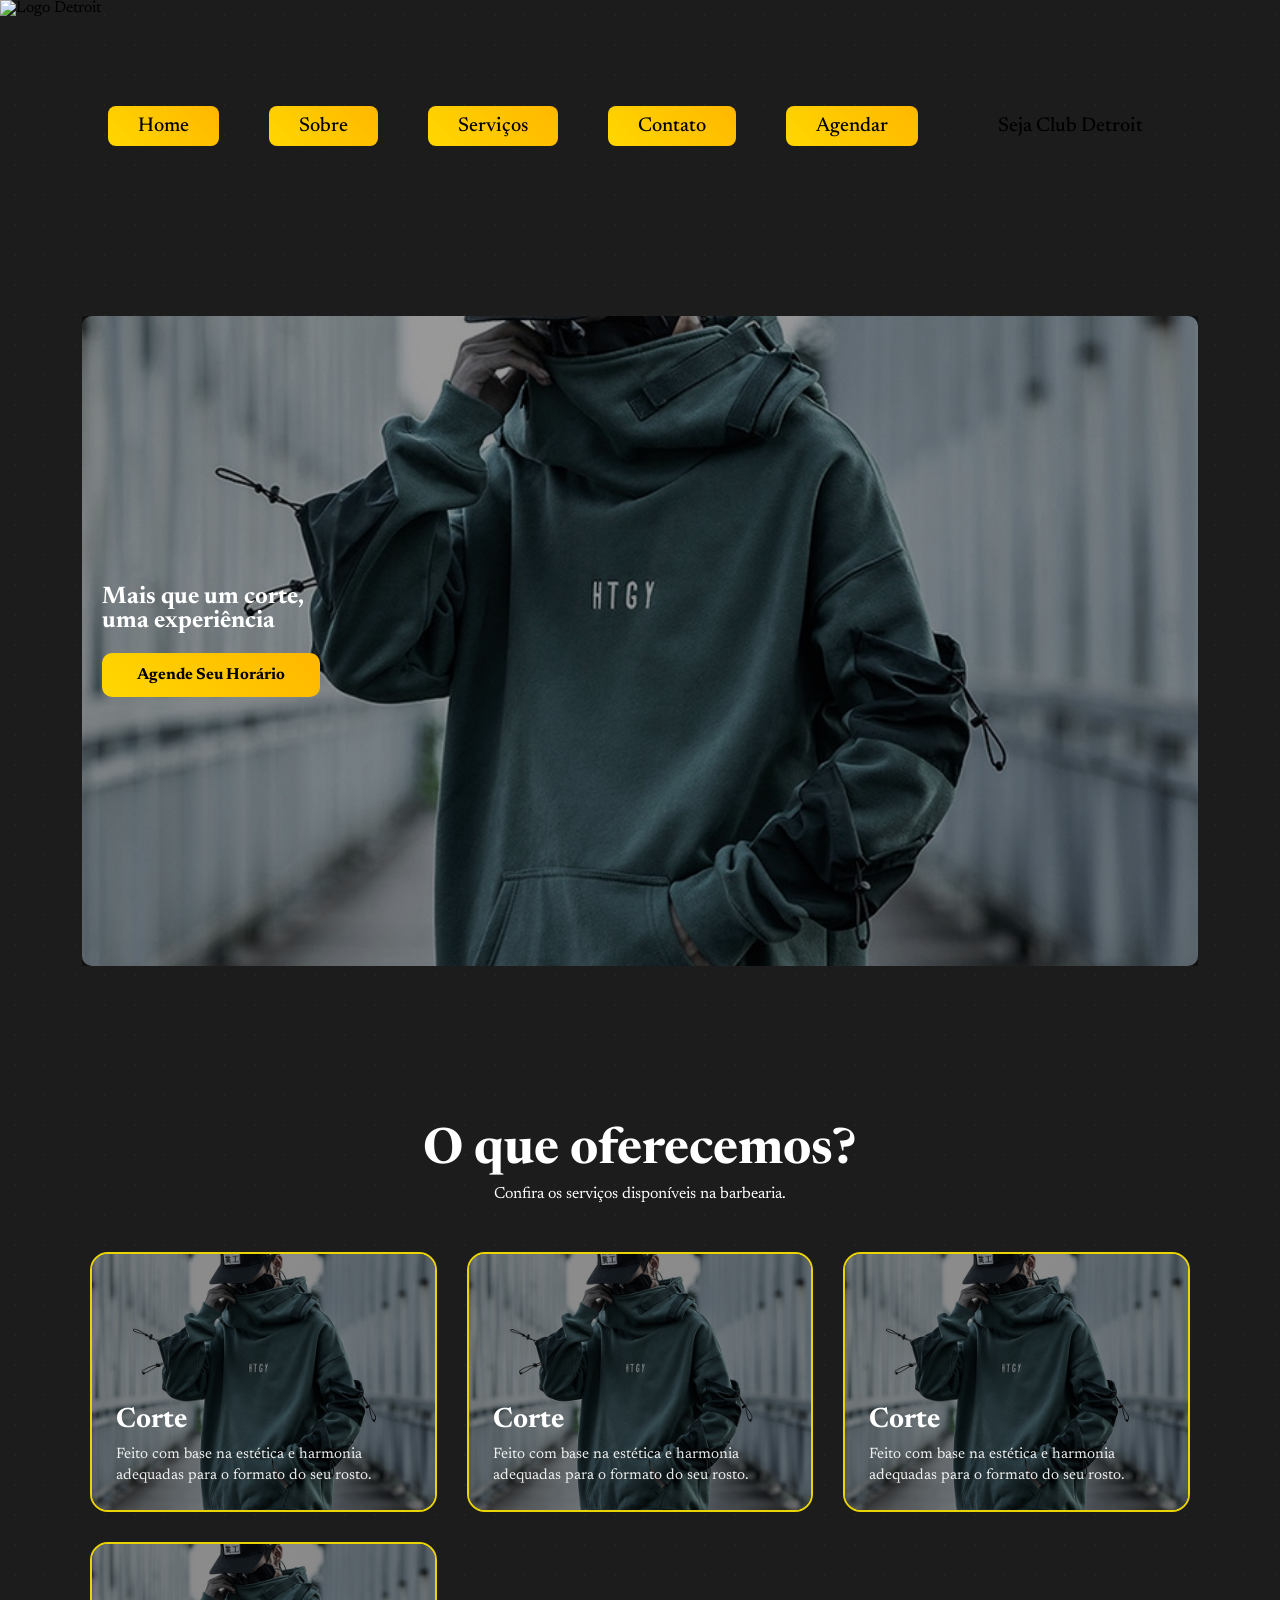
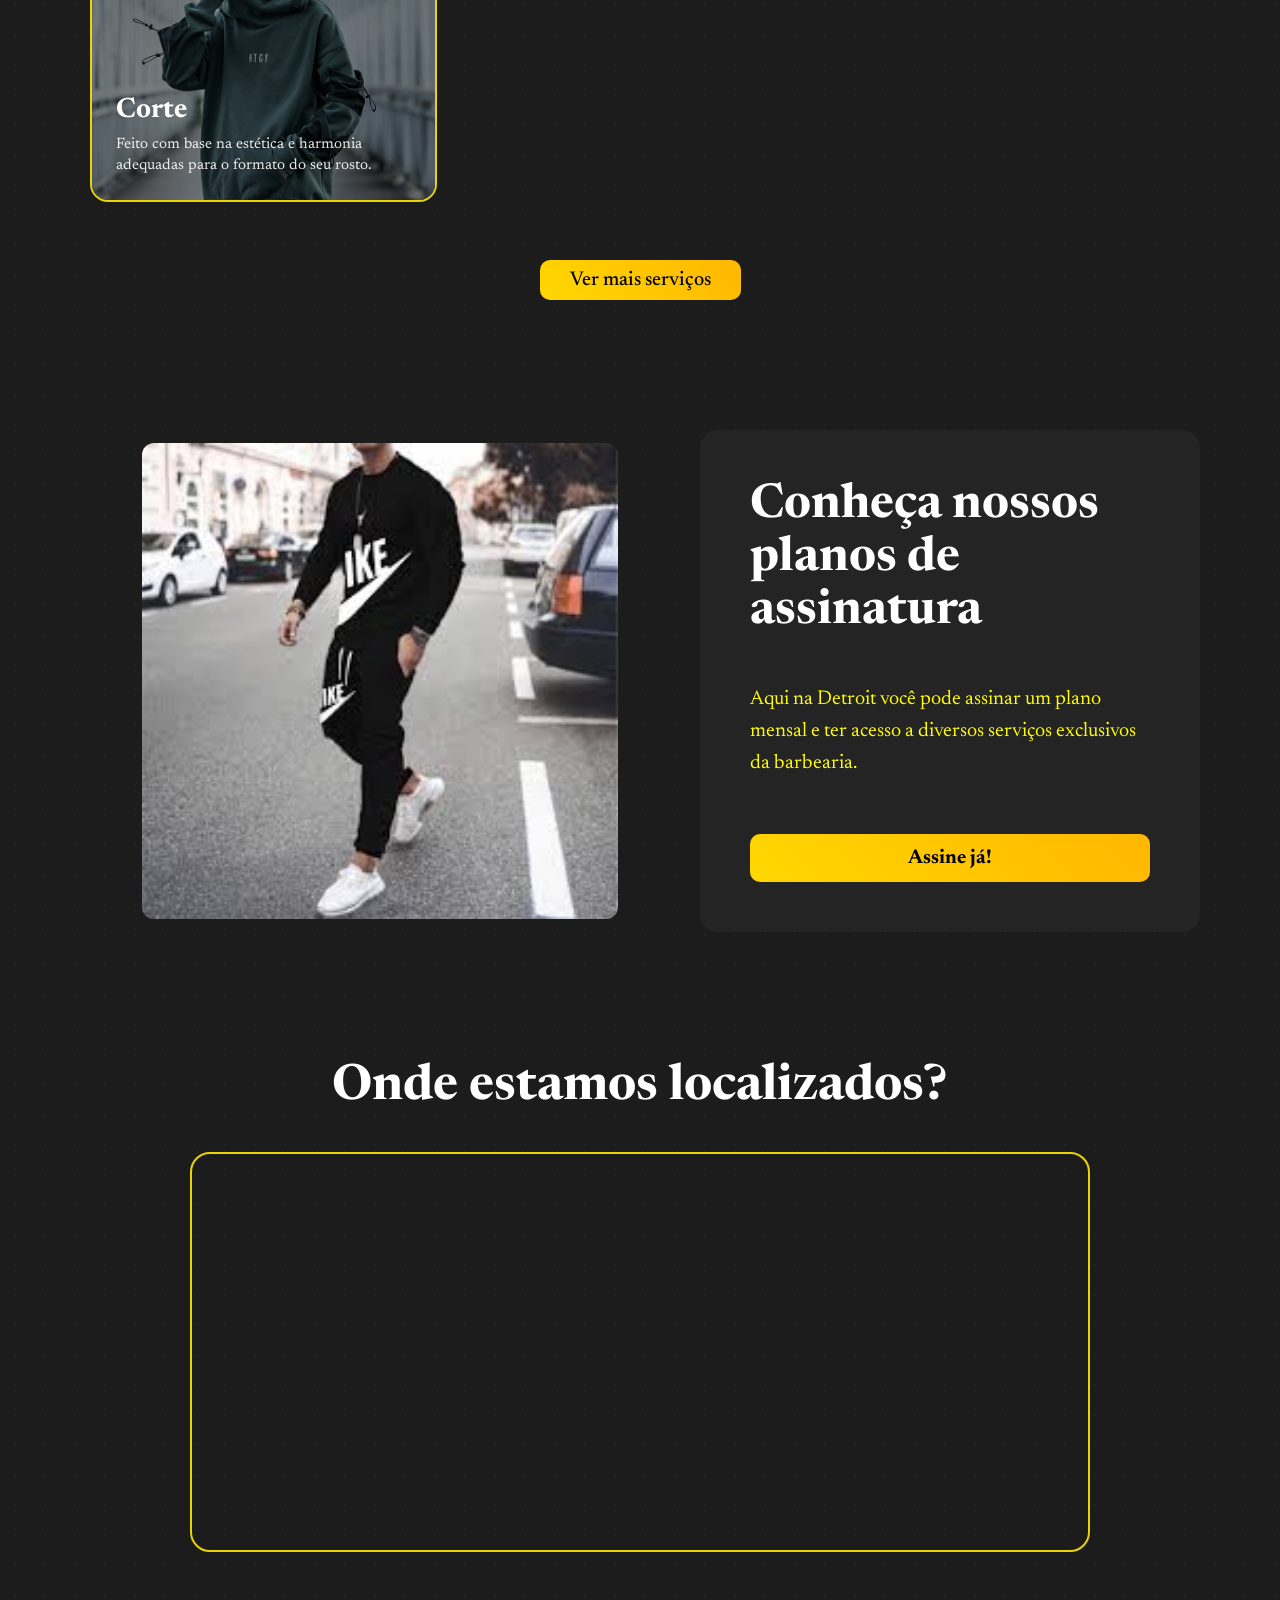
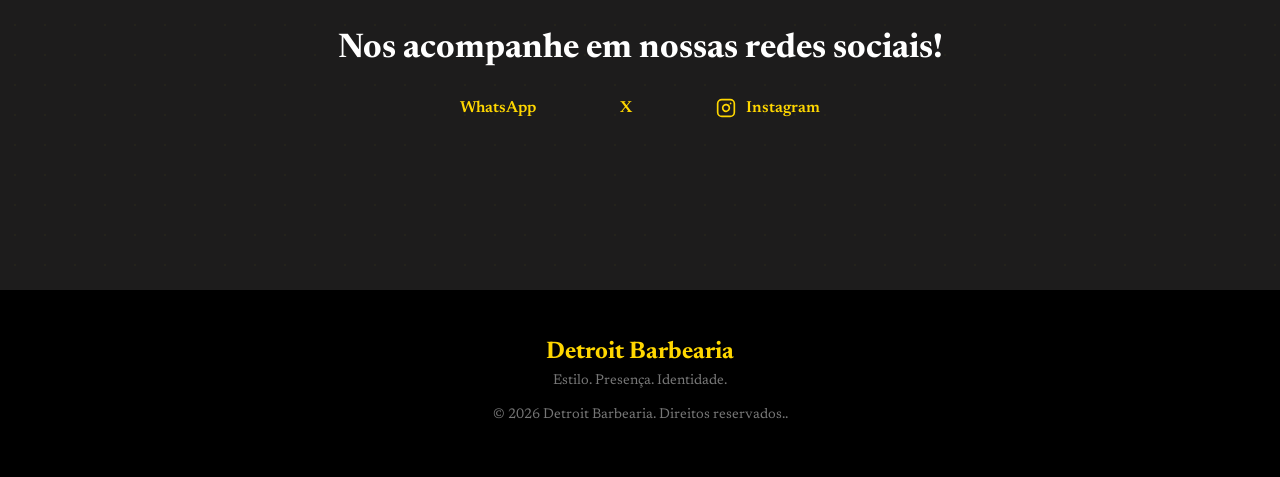
==== html/index.html @ d531fd6e "first commit" ====
<!DOCTYPE html>
<html lang="PT-br">

<head>
    <meta charset="UTF-8">
    <meta name="viewport" content="width=device-width, initial-scale=1.0">
    <title>Detroit Barbearia</title>
    <link rel="stylesheet" href="../css/style.css">
    <link rel="stylesheet"
        href="https://fonts.googleapis.com/css2?family=Material+Symbols+Outlined:opsz,wght,FILL,GRAD@20..48,100..700,0..1,-50..200" />
</head>

<body>
    <header>
        <div>
            <img src="XXX" alt="Logo Detroit">
        </div>
        <nav>
            <a href="index.html">Home</a>
            <a href="sobre.html">Sobre</a>
            <a href="servicos.html">Serviços</a>
            <a href="contato.html">Contato</a>
            <a href="agendar.html">Agendar</a>
            <a href="Club.html" class="club">Seja Club Detroit</a>
        </nav>
    </header>
    <section class="hero">
        <div class="carousel">
            <div class="slide.active" style="background-image: url(../assets/roupapreta.jpg);"></div>
            <div class="slide" style="background-image: url(../assets/roupachinesinha.jpg);"></div>
            <div class="slide" style="background-image: url(../assets/ternofao.jpg);"></div>
        </div>

        <div class="hero-content">
            <h1>Mais que um corte, <br> uma experiência</h1>
            <a href="#" class="btn">Agende Seu Horário</a>
        </div>
    </section>
    <section class="servicos">
        <h1>O que oferecemos?</h1>
        <p>Confira os serviços disponíveis na barbearia.</p>

        <div class="servicos-grid">
            <div class="servico-card">
                <div class="card-bg" style="background-image: url('../assets/roupachinesinha.jpg')"></div>
                <h3>Corte</h3>
                <p>Feito com base na estética e harmonia adequadas para o formato do seu rosto.</p>
            </div>

            <div class="servico-card">
                <div class="card-bg" style="background-image: url('../assets/roupachinesinha.jpg')"></div>
                <h3>Corte</h3>
                <p>Feito com base na estética e harmonia adequadas para o formato do seu rosto.</p>
            </div>

            <div class="servico-card">
                <div class="card-bg" style="background-image: url('../assets/roupachinesinha.jpg')"></div>
                <h3>Corte</h3>
                <p>Feito com base na estética e harmonia adequadas para o formato do seu rosto.</p>
            </div>

            <div class="servico-card">
                <div class="card-bg" style="background-image: url('../assets/roupachinesinha.jpg')"></div>
                <h3>Corte</h3>
                <p>Feito com base na estética e harmonia adequadas para o formato do seu rosto.</p>
            </div>
        </div>
        <a href="servicos.html" class="ver-mais">Ver mais serviços</a>
    </section>

    <section class="assinatura">
        <div class="assImage">
            <img src="../assets/roupapreta.jpg" alt="roupapreta">
        </div>
        <div class="assText">
            <div class="assHeader">
                <h1>Conheça nossos planos de assinatura</h1>
            </div>
            <p>Aqui na Detroit você pode assinar um plano mensal e ter acesso a diversos serviços exclusivos da
                barbearia.</p>
            <a href="#">Assine já!</a>
        </div>
    </section>
    <section class="localizacao">
        <h1>Onde estamos localizados?</h1>
        <div class="mapa-container">
            <iframe
                src="https://www.google.com/maps/embed?pb=!1m18!1m12!1m3!1d1916.675835835689!2d-47.942857499999995!3d-16.099098899999998!2m3!1f0!2f0!3f0!3m2!1i1024!2i768!4f13.1!3m3!1m2!1s0x9359850b5dee513d%3A0x7a41702029aefa04!2sBARBEARIA%20DETROIT%20SUA%20BARBEARIA%20POR%20ASSINATURA!5e0!3m2!1spt-BR!2sbr!4v1771383302032!5m2!1spt-BR!2sbr"
                width="100%" height="100%" style="border:0;" allowfullscreen="" loading="lazy"
                referrerpolicy="no-referrer-when-downgrade">

            </iframe>
        </div>
        <div class="redes">
            <h3>Nos acompanhe em nossas redes sociais!</h3>
            <div class="rede-container">
                <a href="Whats">WhatsApp</a>
                <a href="X">X</a>
                <a href=""><svg xmlns="http://www.w3.org/2000/svg" width="24" height="24" viewBox="0 0 24 24"
                        fill="none" stroke="currentColor" stroke-width="2" stroke-linecap="round"
                        stroke-linejoin="round" class="lucide lucide-instagram-icon lucide-instagram">
                        <rect width="20" height="20" x="2" y="2" rx="5" ry="5" />
                        <path d="M16 11.37A4 4 0 1 1 12.63 8 4 4 0 0 1 16 11.37z" />
                        <line x1="17.5" x2="17.51" y1="6.5" y2="6.5" />
                    </svg>Instagram</a>
            </div>
        </div>
    </section>
    <footer>
        <div class="footer-content">
            <h3>Detroit Barbearia</h3>
            <p>Estilo. Presença. Identidade.</p>
            <p class="copy">&copy; 2026 Detroit Barbearia. Direitos reservados..</p>
        </div>
    </footer>
    <script src="../js/script.js"></script>
</body>

</html>
---- css/style.css ----
@import url('https://fonts.googleapis.com/css2?family=Newsreader:ital,opsz,wght@0,6..72,200..800;1,6..72,200..800&display=swap');

* {
  margin: 0;
  padding: 0;
  box-sizing: border-box;
}

body {
  font-family: 'Newsreader', serif;
  background: rgb(29, 28, 28);
  background-image: radial-gradient(rgba(255, 255, 0, 0.03) 1px, transparent 1px);
  background-size: 30px 30px;
}

nav {
  display: flex;
  gap: 50px;
  margin: 20px;
  justify-content: center;
  padding: 70px 20px;
  text-decoration: none;
  font-size: 20px;
  font-family: 'Newsreader', serif;
  font-weight: 500 ;
}

.club {
  background: transparent;
}

.club:hover {
  transition: all 0.2s ease-in-out;
  background: linear-gradient(45deg, #ffd700, #ffb700);
  color: black;
  transform: scale(1.10);
}

nav a {
  color: #000;
  text-decoration: none;
  padding: 10px 30px;
  border-radius: 8px;
  font-size: 20px;
  font-weight: 500;
  background: linear-gradient(45deg, #ffd700, #ffb700);
}

nav a:hover {
  transform: scale(1.10);
  transition: all 0.2s ease-in-out;
  color: black;
  box-shadow: 0 10px 25px rgba(0, 0, 0, 0.4);
}

.hero {
  position: relative;
  width: 100%;
  height: 90vh;
  overflow: hidden;
  padding-bottom: 40px;
  display: flex;
  justify-content: center;
  padding: 80px 40px;
}

.carousel {
  width: 100%;
  height: 100%;
  position: relative;
}

.slide {
  position: absolute;
  pointer-events: none;
  inset: 0;
  background-size: cover;
  background-position: center;
  opacity: 0;
  transition: opacity 1.2s ease-in-out;
  z-index: 1;
  will-change: opacity;
  width: 93%;
  height: 650px;
  margin: auto;
  border-radius: 10px;
}

.slide.active {
  opacity: 1;
  pointer-events: auto;
  border-radius: 10px;
}

.hero-content {
  position: absolute;
  z-index: 2;
  top: 50%;
  left: 8%;
  transform: translateY(-50%);
  color: #fff;
  max-width: 500px;
}

.hero-content {
  position: absolute;
  z-index: 2;
  top: 50%;
  left: 8%;
  transform: translateY(-50%);
  animation: fadeUp 1.2s ease forwards;
}

.btn {
  display: inline-block;
  margin-top: 20px;
  padding: 14px 35px;
  background: linear-gradient(45deg, #ffd700, #ffb700);
  color: #000;
  font-weight: 700;
  border-radius: 10px;
  text-decoration: none;
  transition: transform 0.3s ease, box-shadow 0.3s ease;
}

.btn:hover {
  transform: scale(1.08);
  box-shadow: 0 12px 30px rgba(255, 215, 0, 0.3);
}


.slide::after {
  content: "";
  position: absolute;
  inset: 0;
  background: rgba(0, 0, 0, 0.4);
}

.hero-content {
  animation: fadeUp 1.2s ease forwards;
}

@keyframes fadeUp {
  from {
    opacity: 0;
    transform: translateY(-30%);
  }

  to {
    opacity: 1;
    transform: translateY(-50%);
  }
}

.servicos {
  padding: 80px 40px;
  color: white;
  text-align: center;
}

.servicos h1 {
  font-size: 50px;
  margin-bottom: 10px;
}

.sevicos p {
  font-weight: 600;
}

.servicos-grid {
  display: grid;
  grid-template-columns: repeat(auto-fit, minmax(280px, 0.5fr));
  gap: 30px;
  padding: 50px;
}

.ver-mais {
  display: inline-block;
  text-decoration: none;
  font-size: 20px;
  color: black;
  padding: 10px 30px;
  background: linear-gradient(45deg, #ffd700, #ffb700);
  border-radius: 10px;
  margin-top: 8px;
  transition: transform 0.2s ease-in-out;
  font-weight: 500;
}

.ver-mais:hover {
  transform: scale(1.10);
  box-shadow: 0 10px 25px rgba(0, 0, 0, 0.4);
  color: black;
}

.servico-card {
  position: relative;
  height: 260px;
  border-radius: 18px;
  padding: 24px;
  background-size: cover;
  background-position: center;
  border: 2px solid rgba(255, 230, 0, 0.908);
  display: flex;
  flex-direction: column;
  justify-content: flex-end;
  text-align: left;
  overflow: hidden;
}

.card-bg {
  position: absolute;
  inset: 0;
  background-size: cover;
  background-position: center;
  transition: transform 0.6s ease;
  z-index: 0;
  font-weight: 500;
}

.servico-card::before {
  content: "";
  position: absolute;
  inset: 0;
  background: rgba(0, 0, 0, 0.45);
  z-index: 1;
  transition: background 0.4s ease;
  font-weight: 500;
}

.servico-card::after {
  content: "";
  position: absolute;
  inset: 0;
  background: linear-gradient(rgba(255, 204, 0, 0.35),
      rgba(255, 180, 0, 0.45));
  opacity: 0;
  transition: opacity 0.4s ease;
  z-index: 2;
  font-weight: 500;
}


.servico-card h3,
.servico-card p {
  position: relative;
  z-index: 3;
}

.servico-card h3 {
  font-size: 28px;
  margin-bottom: 10px;
}

.servico-card p {
  font-size: 15px;
  line-height: 1.4;
  opacity: 0.9;
}

.servico-card.destaque {
  background: yellow;
}

.servico-card.destaque::before {
  background: rgba(0, 0, 0, 0.2);
}

.servico-card {
  transition: transform 0.3s ease, box-shadow 0.3s ease;
}

.servico-card:hover .card-bg {
  transform: scale(1.03);
  box-shadow: 0 15px 40px rgba(0, 0, 0, 0.4);
}

.servico-card:hover::after {
  opacity: 1;
  box-shadow: 0 15px 40px rgba(0, 0, 0, 0.4);
}

.assinatura {
  display: grid;
  grid-template-columns: 1fr 1fr;
  gap: 40px;
  padding: 50px 20px;
  margin-left: 80px;
}

.assImage {
  display: flex;
  justify-content: center;
  align-items: center;
}

.assImage img {
  width: 85%;
  height: auto;
  object-fit: cover;
  border-radius: 12px;
}

.assImage img:hover {
  transform: scale(1.02);
  transition: transform 0.3s ease;
  box-shadow: 0 20px 60px rgba(0, 0, 0, 0.5);
}

.assText {
  display: flex;
  flex-direction: column;
  justify-content: center;
  color: white;
  max-width: 500px;
  gap: 25px;
  background: #252424;
  padding: 50px;
  border-radius: 18px;
}

.assText h1 {
  font-size: 48px;
  margin-bottom: 20px;
  line-height: 1.1;
}

.assText p {
  font-size: 20px;
  line-height: 1.6;
  color: yellow;
}

.assText a {
  position: relative;
  overflow: hidden;
  display: inline-block;
  margin-top: 30px;
  padding: 14px 40px;
  background: linear-gradient(45deg, #ffd700, #ffb700); 
  color: black;
  font-weight: 700;
  border-radius: 10px;
  text-decoration: none;
  font-size: 20px;
  text-align: center;
  transition: background 0.4s ease, color 0.4s ease;
}

.assText a::before {
  content: "";
  position: absolute;
  top: 0;
  left: -120%;
  width: 40%;
  height: 100%;
  background: black;
  transform: skewX(-20deg);
  transition: left 0.6s ease, background 0.4s ease;
  z-index: 1;
}

.assText a:hover {
  background: black;
  color: white;
}

.assText a:hover::before {
  left: 130%;
  background: #ffd700;
}

.localizacao {
  padding: 80px 40px;
  color: white;
  text-align: center;
}

.localizacao h1 {
  font-size: 50px;
  margin-bottom: 10px;
}

.mapa-container {
  margin-top: 40px;
  width: 100%;
  max-width: 900px;
  height: 400px;
  margin-left: auto;
  margin-right: auto;
  border-radius: 20px;
  overflow: hidden;
  border: 2px solid rgba(255, 230, 0, 0.908);
}

.mapa-container:hover {
  transform: scale(1.01);
  transition: transform 0.3s ease;
  box-shadow: 0 25px 70px rgba(0, 0, 0, 0.6);
}

.redes {
  padding: 80px 40px;
  text-align: center;
}

.rede-container {
  display: flex;
  justify-content: center;
  gap: 40px;
  flex-wrap: wrap;
}

.redes h3 {
  font-size: 34px;
  margin-bottom: 20px;
}

.rede-container a {
  display: flex;
  align-items: center;
  gap: 10px;
  padding: 12px 22px;
  background: transparent;
  color: #ffd700;
  text-decoration: none;
  font-weight: 600;
  border-radius: 12px;
  transition: 0.3s ease;
  font-weight: 600;
}

.rede-container a svg {
  width: 20px;
  height: 20px;
}

.rede-container a:hover {
  background: black;
  color: #ffd700;
  transform: translateY(-4px);
  box-shadow: 0 15px 30px rgba(0,0,0,0.4);
}

footer {
  background: #000;
  padding: 50px 20px;
  text-align: center;
}

.footer-content h3 {
  color: #ffd700;
  font-size: 24px;
  margin-bottom: 10px;
}

.footer-content p {
  color: #777;
  font-size: 14px;
  margin-bottom: 5px;
}

.copy {
  margin-top: 20px;
  font-size: 13px;
  color: #555;
}
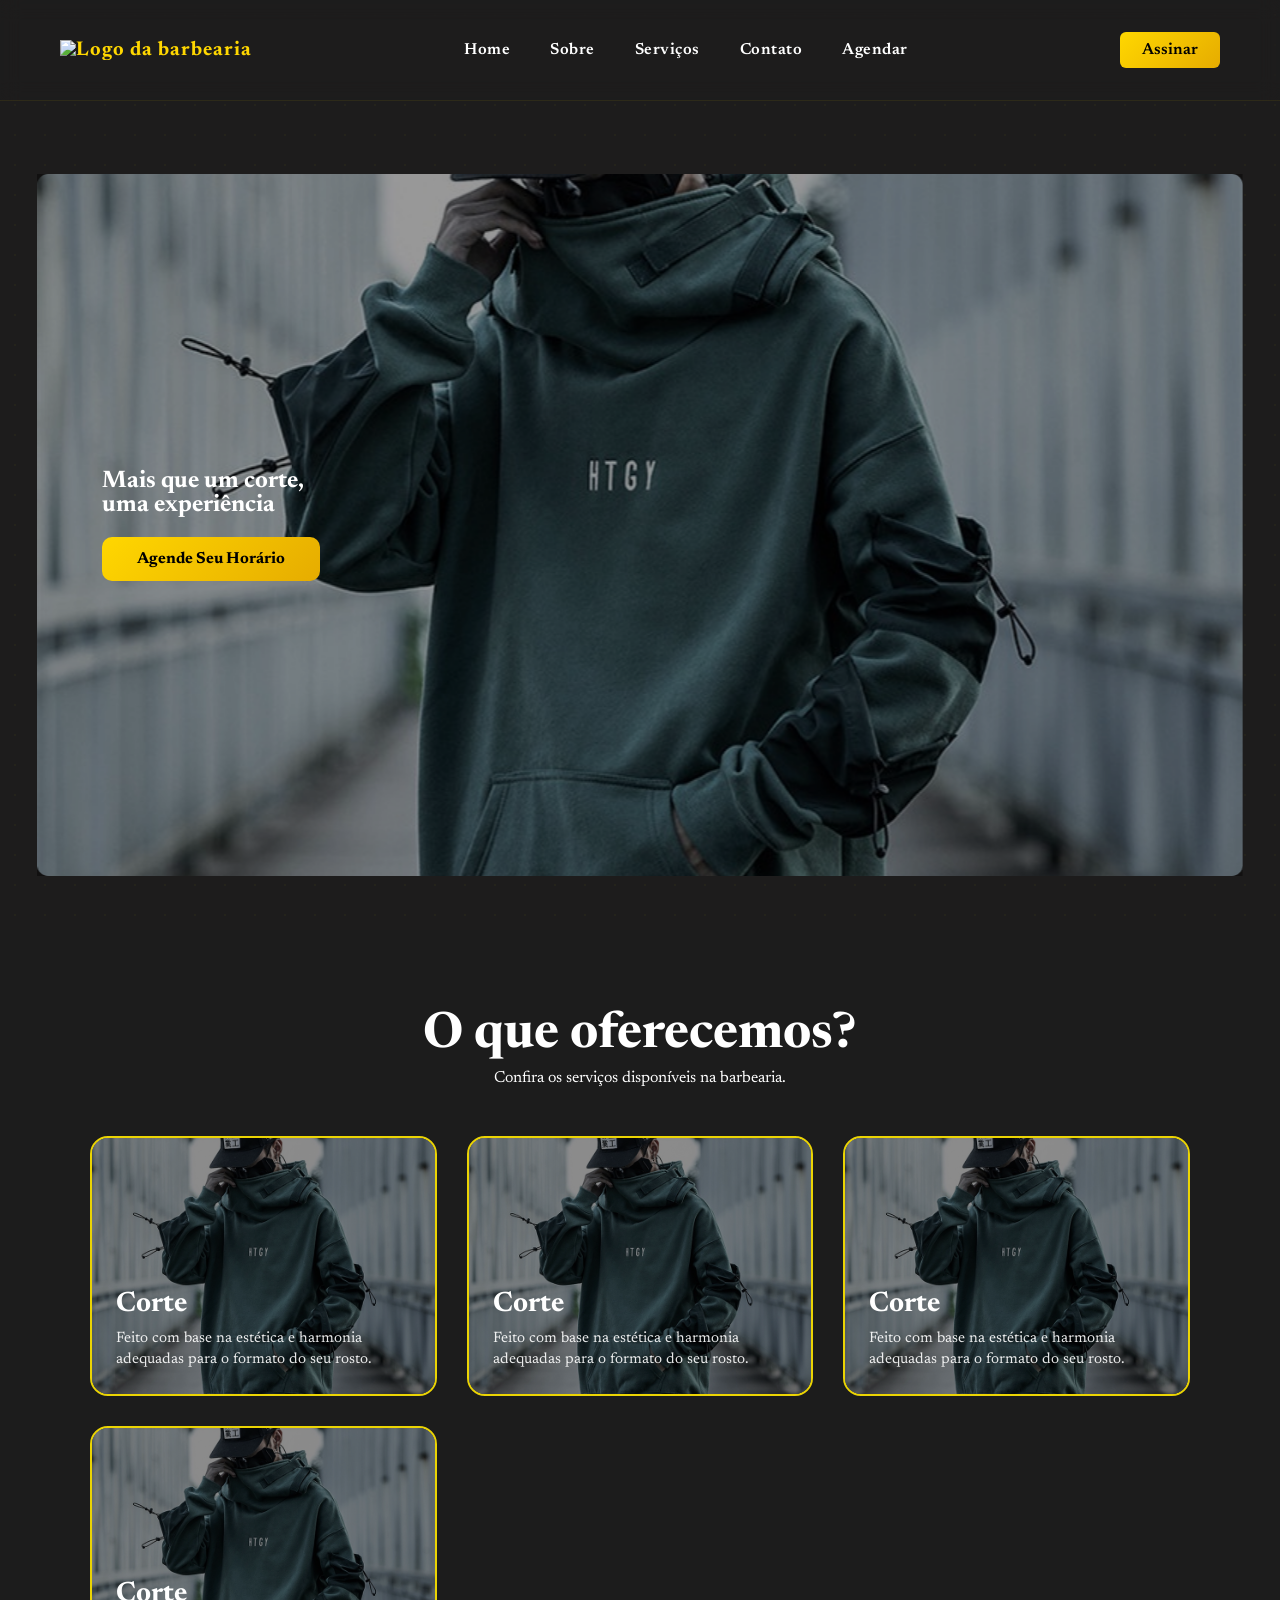
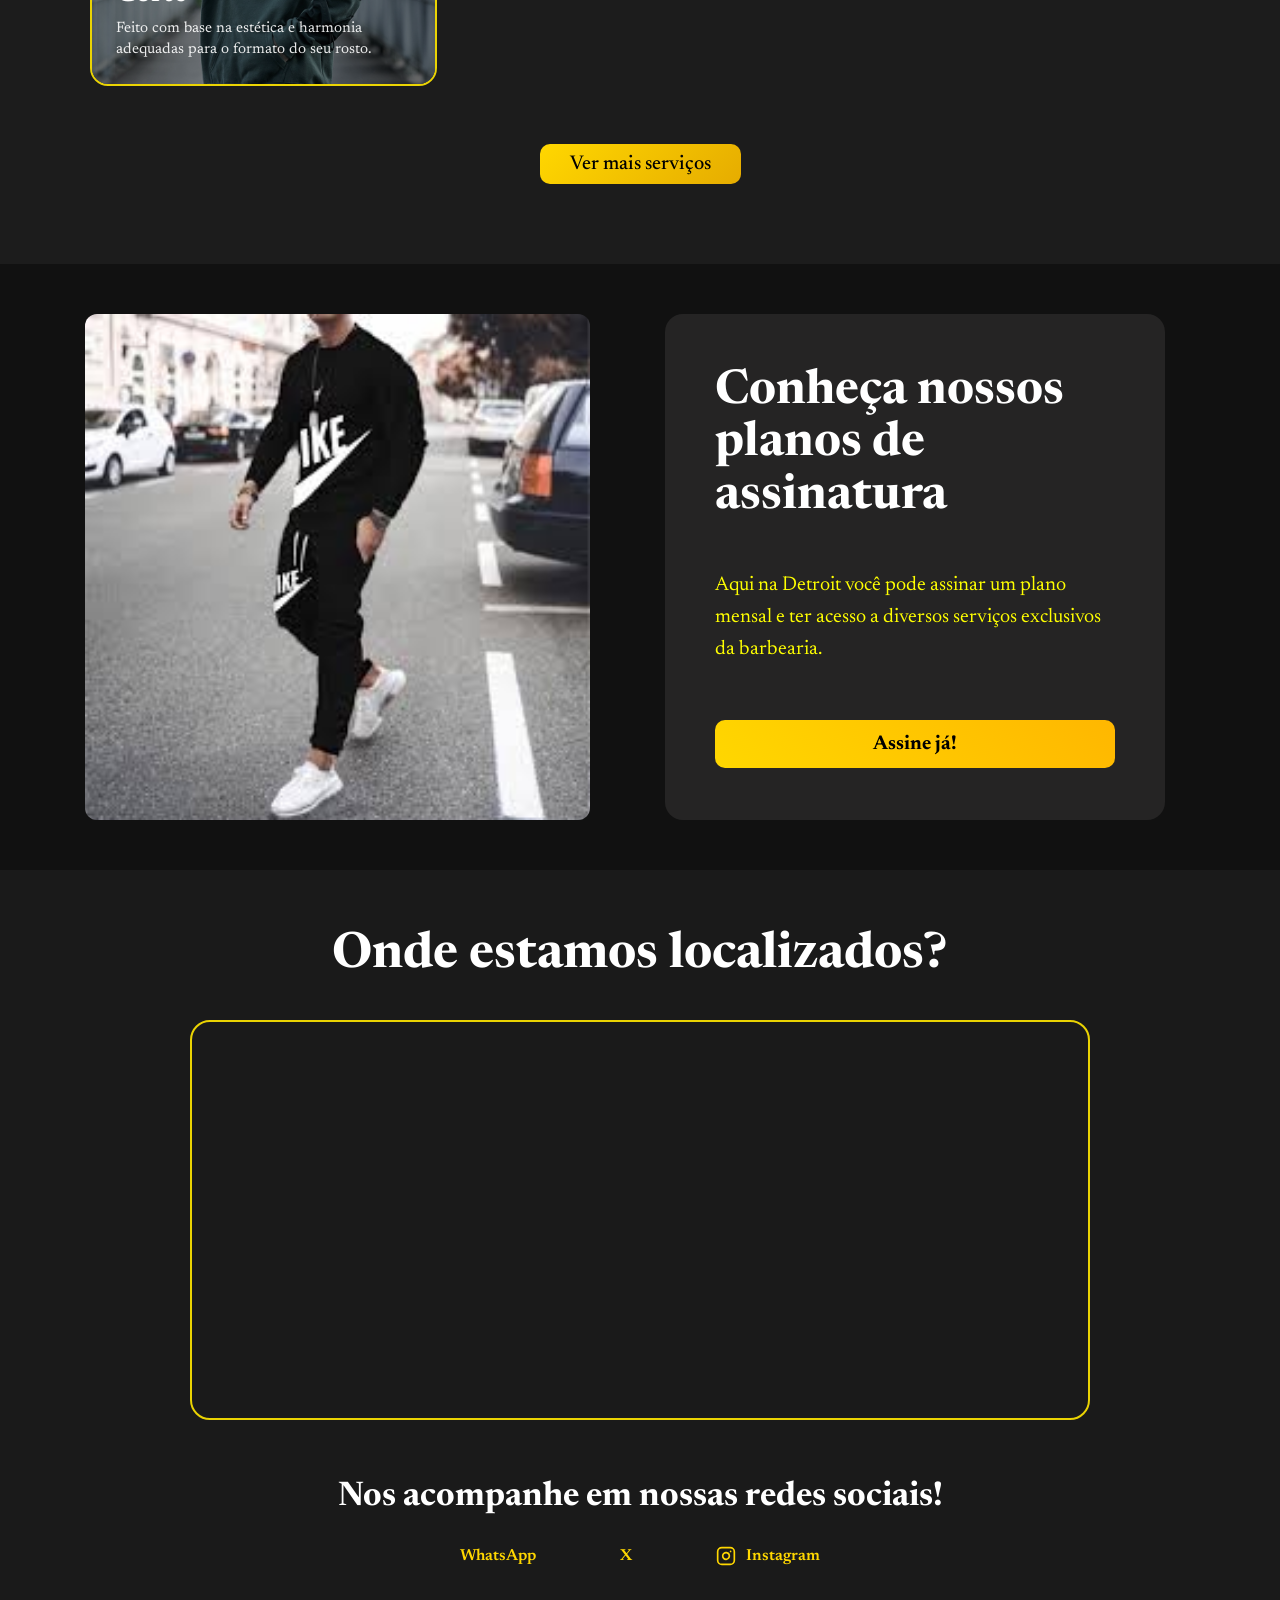
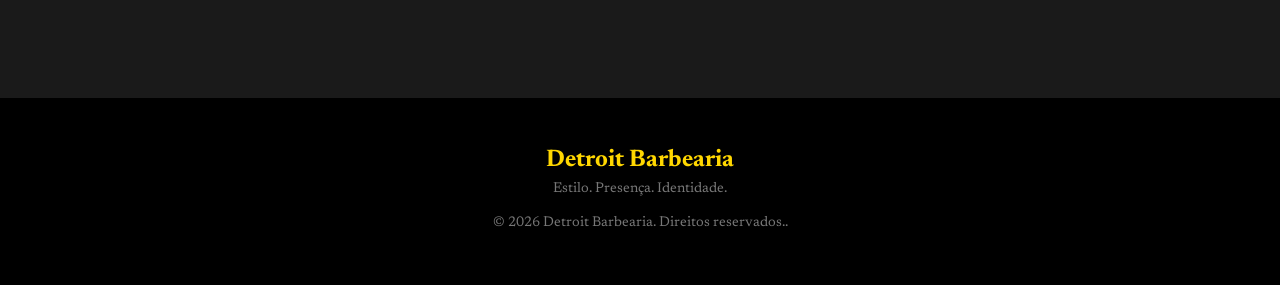
==== commit f626cbd8: "Ajustes na estilização e layout do site, incluindo a centralização do container, melhorias na navega" ====
--- a/html/index.html
+++ b/html/index.html
@@ -12,16 +12,23 @@
 
 <body>
     <header>
-        <div>
-            <img src="XXX" alt="Logo Detroit">
-        </div>
-        <nav>
-            <a href="index.html">Home</a>
-            <a href="sobre.html">Sobre</a>
-            <a href="servicos.html">Serviços</a>
-            <a href="contato.html">Contato</a>
-            <a href="agendar.html">Agendar</a>
-            <a href="Club.html" class="club">Seja Club Detroit</a>
+        <nav class="navbar">
+            <div class="nav-container">
+                <div class="logo">
+                    <img src="logo" alt="Logo da barbearia">
+                </div>
+
+                <ul class="nav-links">
+                    <li><a href="index.html">Home</a></li>
+                    <li><a href="sobre.html">Sobre</a></li>
+                    <li><a href="servicos.html">Serviços</a></li>
+                    <li><a href="contato.html">Contato</a></li>
+                    <li><a href="agendar.html">Agendar</a></li>
+                </ul>
+
+                <a href="#assinatura" class="cta">Assinar</a>
+                
+            </div>
         </nav>
     </header>
     <section class="hero">
--- a/css/style.css
+++ b/css/style.css
@@ -11,46 +11,91 @@
   background: rgb(29, 28, 28);
   background-image: radial-gradient(rgba(255, 255, 0, 0.03) 1px, transparent 1px);
   background-size: 30px 30px;
-}
-
-nav {
-  display: flex;
-  gap: 50px;
-  margin: 20px;
-  justify-content: center;
-  padding: 70px 20px;
+  padding-top: 120px;
+}
+
+.navbar {
+  position: fixed;
+  width: 100%;
+  top: 0;
+  z-index: 1000;
+  padding: 32px 0;
+  backdrop-filter: blur(10px);
+  transition: all 0.3s ease;
+  border-bottom: 1px solid rgba(255, 215, 0, 0.08);
+}
+
+.navbar.scrolled {
+  background: rgba(0, 0, 0, 0.9);
+  backdrop-filter: blur(10px);
+  padding: 18px 0;
+  border-bottom: 1px solid rgba(255, 215, 0, 0.08);
+}
+
+.nav-container {
+  max-width: 1300px;
+  margin: 0 auto;
+  padding: 0 60px;
+  display: flex;
+  align-items: center;
+  justify-content: space-between;
+}
+
+.logo {
+  color: #ffd700;
+  font-weight: 700;
+  font-size: 20px;
+  letter-spacing: 1px;
+}
+
+.nav-links {
+  list-style: none;
+  display: flex;
+  gap: 40px;
+}
+
+.nav-links a {
+  position: relative;
+  color: white;
   text-decoration: none;
-  font-size: 20px;
-  font-family: 'Newsreader', serif;
-  font-weight: 500 ;
-}
-
-.club {
-  background: transparent;
-}
-
-.club:hover {
-  transition: all 0.2s ease-in-out;
-  background: linear-gradient(45deg, #ffd700, #ffb700);
+  font-weight: 600;
+  letter-spacing: 0.5px;
+  transition: color 0.3s ease;
+}
+
+.nav-links a::after {
+  content: "";
+  position: absolute;
+  left: 50%;
+  bottom: -6px;
+  width: 0%;
+  height: 2px;
+  background: #ffd700;
+  transform: translateX(-50%);
+  transition: width 0.3s ease;
+}
+
+.nav-links a:hover::after {
+  width: 100%;
+}
+
+.nav-links a:hover {
+  color: #ffd700;
+}
+
+.cta {
+  padding: 10px 22px;
+  background: linear-gradient(135deg, #ffd700, #e6ac00);
   color: black;
-  transform: scale(1.10);
-}
-
-nav a {
-  color: #000;
+  font-weight: 600;
+  border-radius: 6px;
   text-decoration: none;
-  padding: 10px 30px;
-  border-radius: 8px;
-  font-size: 20px;
-  font-weight: 500;
-  background: linear-gradient(45deg, #ffd700, #ffb700);
-}
-
-nav a:hover {
-  transform: scale(1.10);
-  transition: all 0.2s ease-in-out;
-  color: black;
-  box-shadow: 0 10px 25px rgba(0, 0, 0, 0.4);
+  transition: all 0.3s ease;
+}
+
+.cta:hover {
+  transform: translateY(-3px);
+  box-shadow: 0 8px 20px rgba(255, 215, 0, 0.3);
 }
 
 .hero {
@@ -90,6 +135,17 @@
   opacity: 1;
   pointer-events: auto;
   border-radius: 10px;
+  animation: zoomHero 8s ease-in-out forwards;
+}
+
+@keyframes zoomHero {
+  from {
+    transform: scale(1);
+  }
+
+  to {
+    transform: scale(1.08);
+  }
 }
 
 .hero-content {
@@ -115,7 +171,7 @@
   display: inline-block;
   margin-top: 20px;
   padding: 14px 35px;
-  background: linear-gradient(45deg, #ffd700, #ffb700);
+  background: linear-gradient(135deg, #ffd700 0%, #e6ac00 100%);
   color: #000;
   font-weight: 700;
   border-radius: 10px;
@@ -156,6 +212,7 @@
   padding: 80px 40px;
   color: white;
   text-align: center;
+  background: #1c1c1c;
 }
 
 .servicos h1 {
@@ -180,7 +237,7 @@
   font-size: 20px;
   color: black;
   padding: 10px 30px;
-  background: linear-gradient(45deg, #ffd700, #ffb700);
+  background: linear-gradient(135deg, #ffd700 0%, #e6ac00 100%);
   border-radius: 10px;
   margin-top: 8px;
   transition: transform 0.2s ease-in-out;
@@ -283,9 +340,9 @@
 .assinatura {
   display: grid;
   grid-template-columns: 1fr 1fr;
-  gap: 40px;
+  gap: 50px;
   padding: 50px 20px;
-  margin-left: 80px;
+  background: #111;
 }
 
 .assImage {
@@ -299,6 +356,7 @@
   height: auto;
   object-fit: cover;
   border-radius: 12px;
+  margin-left: 40px;
 }
 
 .assImage img:hover {
@@ -317,6 +375,9 @@
   background: #252424;
   padding: 50px;
   border-radius: 18px;
+  opacity: 0;
+  transform: translateY(40px);
+  transition: all 0.8s ease;
 }
 
 .assText h1 {
@@ -337,7 +398,7 @@
   display: inline-block;
   margin-top: 30px;
   padding: 14px 40px;
-  background: linear-gradient(45deg, #ffd700, #ffb700); 
+  background: linear-gradient(45deg, #ffd700, #ffb700);
   color: black;
   font-weight: 700;
   border-radius: 10px;
@@ -371,9 +432,10 @@
 }
 
 .localizacao {
-  padding: 80px 40px;
+  padding: 60px 20px;
   color: white;
   text-align: center;
+  background: #1a1a1a;
 }
 
 .localizacao h1 {
@@ -391,6 +453,9 @@
   border-radius: 20px;
   overflow: hidden;
   border: 2px solid rgba(255, 230, 0, 0.908);
+  opacity: 0;
+  transform: translateY(40px);
+  transition: all 0.9s ease;
 }
 
 .mapa-container:hover {
@@ -400,7 +465,7 @@
 }
 
 .redes {
-  padding: 80px 40px;
+  padding: 60px 20px;
   text-align: center;
 }
 
@@ -439,7 +504,7 @@
   background: black;
   color: #ffd700;
   transform: translateY(-4px);
-  box-shadow: 0 15px 30px rgba(0,0,0,0.4);
+  box-shadow: 0 15px 30px rgba(0, 0, 0, 0.4);
 }
 
 footer {
@@ -466,3 +531,7 @@
   color: #555;
 }
 
+.show {
+  opacity: 1;
+  transform: translateY(0);
+}
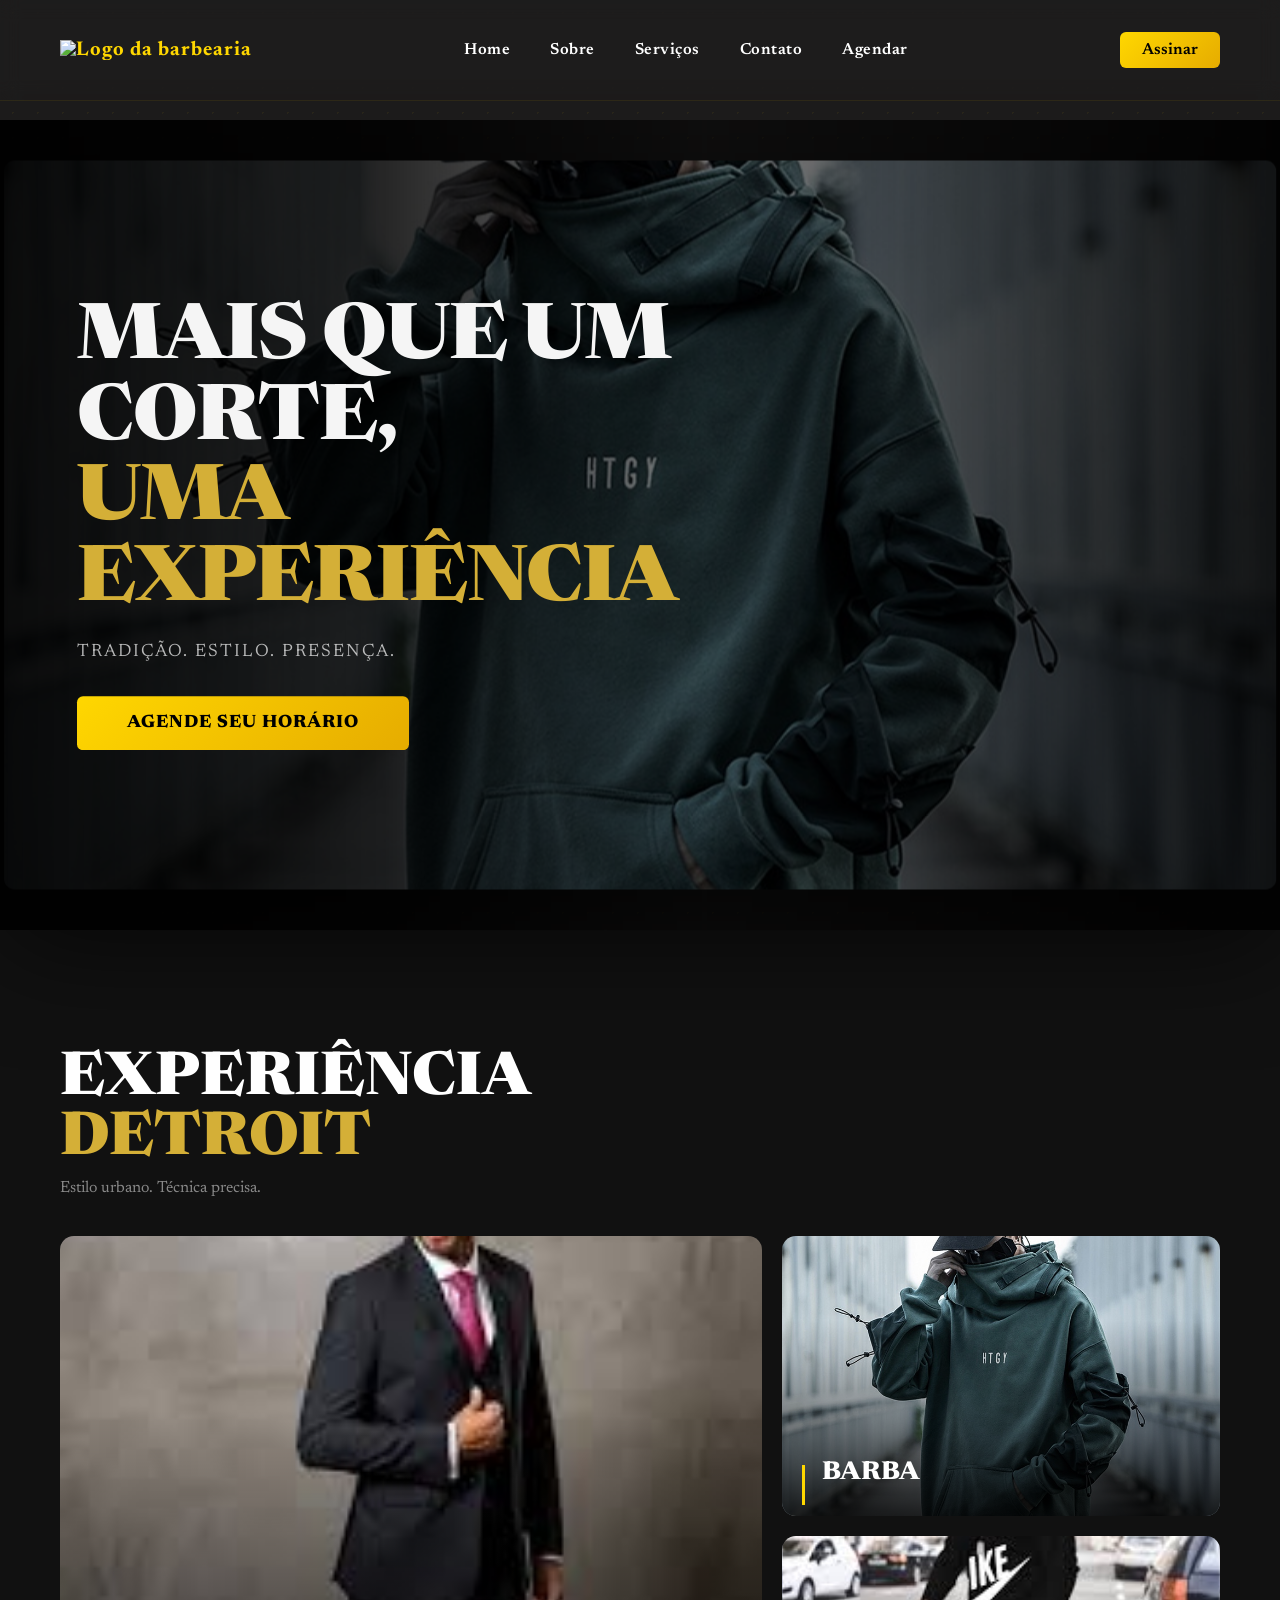
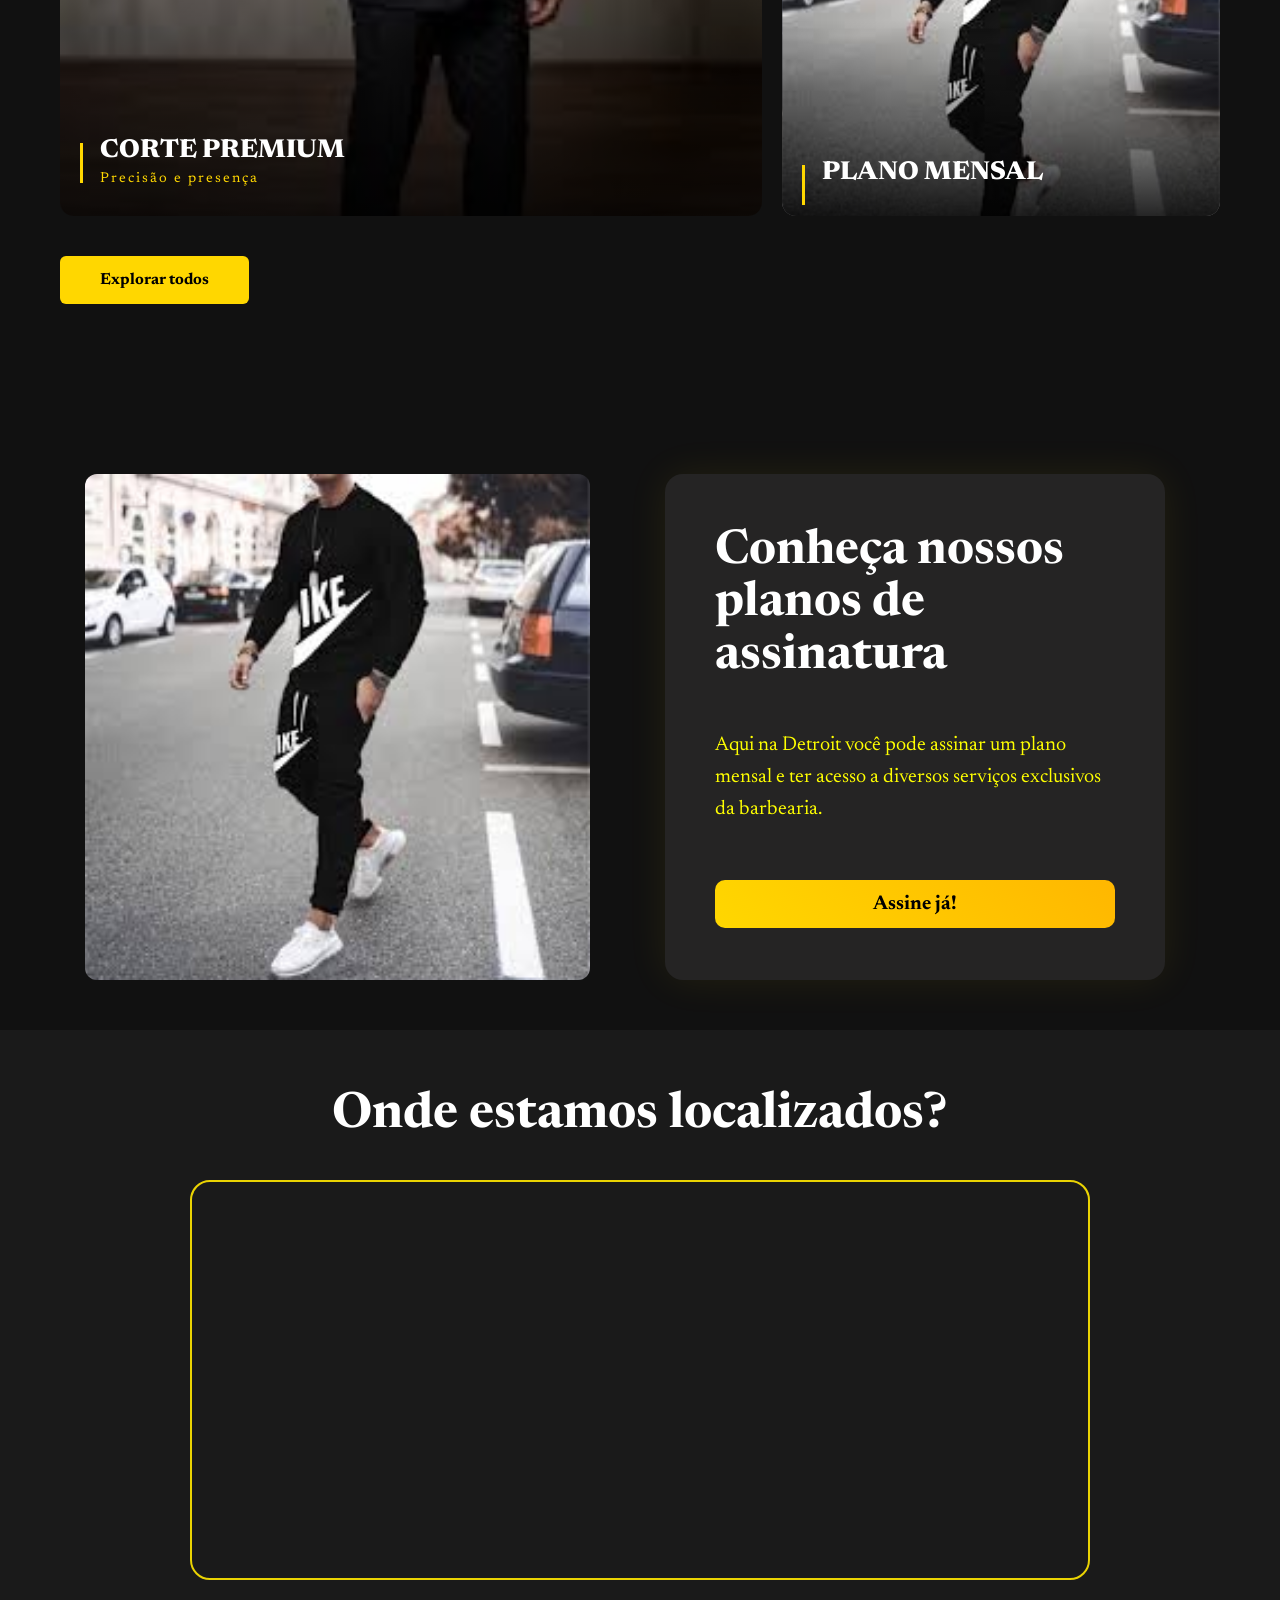
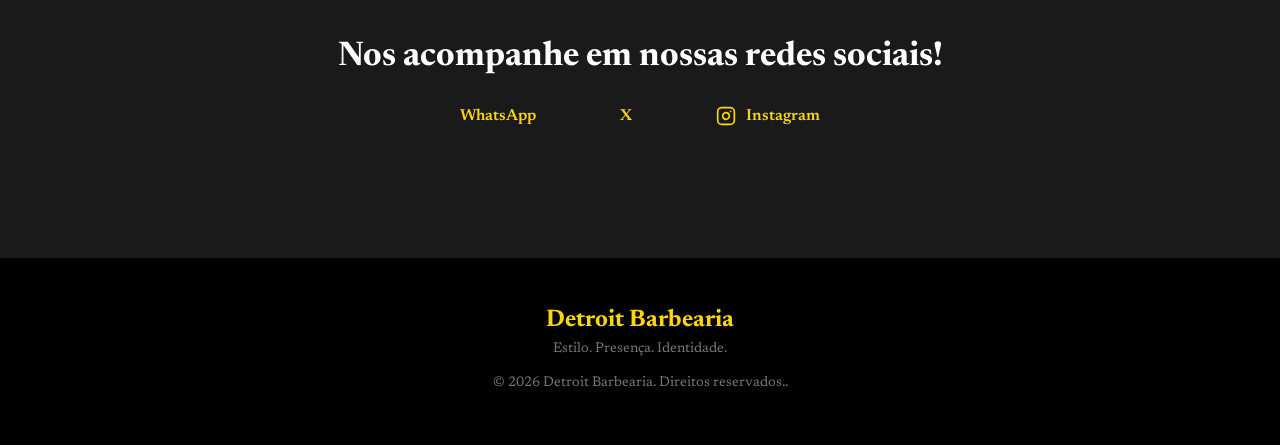
==== commit e8a81772: "lapidassão de css" ====
--- a/html/index.html
+++ b/html/index.html
@@ -27,7 +27,7 @@
                 </ul>
 
                 <a href="#assinatura" class="cta">Assinar</a>
-                
+
             </div>
         </nav>
     </header>
@@ -39,40 +39,45 @@
         </div>
 
         <div class="hero-content">
-            <h1>Mais que um corte, <br> uma experiência</h1>
+            <h1>Mais que um corte,<br><span>uma experiência</span></h1>
+            <p class="hero-sub"> Tradição. Estilo. Presença.</p>
             <a href="#" class="btn">Agende Seu Horário</a>
         </div>
     </section>
     <section class="servicos">
-        <h1>O que oferecemos?</h1>
-        <p>Confira os serviços disponíveis na barbearia.</p>
+
+        <div class="servicos-header">
+            <h2>Experiência <span class="btn-servico">Detroit</span></h2>
+            <p>Estilo urbano. Técnica precisa.</p>
+        </div>
 
         <div class="servicos-grid">
-            <div class="servico-card">
-                <div class="card-bg" style="background-image: url('../assets/roupachinesinha.jpg')"></div>
-                <h3>Corte</h3>
-                <p>Feito com base na estética e harmonia adequadas para o formato do seu rosto.</p>
+
+            <div class="servico destaque">
+                <div class="img" style="background-image: url('../assets/ternofao.jpg')"></div>
+                <div class="overlay">
+                    <h3>Corte Premium</h3>
+                    <span>Precisão e presença</span>
+                </div>
             </div>
 
-            <div class="servico-card">
-                <div class="card-bg" style="background-image: url('../assets/roupachinesinha.jpg')"></div>
-                <h3>Corte</h3>
-                <p>Feito com base na estética e harmonia adequadas para o formato do seu rosto.</p>
+            <div class="servico">
+                <div class="img" style="background-image: url('../assets/roupachinesinha.jpg')"></div>
+                <div class="overlay">
+                    <h3>Barba</h3>
+                </div>
             </div>
 
-            <div class="servico-card">
-                <div class="card-bg" style="background-image: url('../assets/roupachinesinha.jpg')"></div>
-                <h3>Corte</h3>
-                <p>Feito com base na estética e harmonia adequadas para o formato do seu rosto.</p>
-            </div>
-
-            <div class="servico-card">
-                <div class="card-bg" style="background-image: url('../assets/roupachinesinha.jpg')"></div>
-                <h3>Corte</h3>
-                <p>Feito com base na estética e harmonia adequadas para o formato do seu rosto.</p>
+            <div class="servico">
+                <div class="img" style="background-image: url('../assets/roupapreta.jpg')"></div>
+                <div class="overlay">
+                    <h3>Plano Mensal</h3>
+                </div>
             </div>
         </div>
-        <a href="servicos.html" class="ver-mais">Ver mais serviços</a>
+
+        <a href="servicos.html" class="ver-mais">Explorar todos</a>
+
     </section>
 
     <section class="assinatura">
--- a/css/style.css
+++ b/css/style.css
@@ -9,8 +9,8 @@
 body {
   font-family: 'Newsreader', serif;
   background: rgb(29, 28, 28);
-  background-image: radial-gradient(rgba(255, 255, 0, 0.03) 1px, transparent 1px);
-  background-size: 30px 30px;
+  background-image: radial-gradient(rgba(255, 215, 0, 0.05) 1px, transparent 1px);
+  background-size: 25px 25px;
   padding-top: 120px;
 }
 
@@ -100,13 +100,10 @@
 
 .hero {
   position: relative;
-  width: 100%;
   height: 90vh;
-  overflow: hidden;
-  padding-bottom: 40px;
-  display: flex;
+  display: flex;
+  align-items: center;
   justify-content: center;
-  padding: 80px 40px;
 }
 
 .carousel {
@@ -117,18 +114,20 @@
 
 .slide {
   position: absolute;
-  pointer-events: none;
-  inset: 0;
+  width: 92%;
+  max-width: 1400px;
+  height: 75vh;
+  top: 50%;
+  left: 50%;
+  transform: translate(-50%, -50%);
   background-size: cover;
   background-position: center;
+  border-radius: 16px;
+  box-shadow: 0 50px 100px rgba(0, 0, 0, 0.6);
   opacity: 0;
   transition: opacity 1.2s ease-in-out;
   z-index: 1;
-  will-change: opacity;
-  width: 93%;
-  height: 650px;
-  margin: auto;
-  border-radius: 10px;
+  will-change: opacity, transform;
 }
 
 .slide.active {
@@ -140,11 +139,11 @@
 
 @keyframes zoomHero {
   from {
-    transform: scale(1);
+    transform: translate(-50%, -50%) scale(1.03);
   }
 
   to {
-    transform: scale(1.08);
+    transform: translate(-50%, -50%) scale(1.08);
   }
 }
 
@@ -152,54 +151,76 @@
   position: absolute;
   z-index: 2;
   top: 50%;
-  left: 8%;
+  left: 6%;
   transform: translateY(-50%);
-  color: #fff;
-  max-width: 500px;
-}
-
-.hero-content {
-  position: absolute;
-  z-index: 2;
-  top: 50%;
-  left: 8%;
-  transform: translateY(-50%);
+  max-width: 650px;
   animation: fadeUp 1.2s ease forwards;
+  display: flex;
+  flex-direction: column;
+}
+
+.hero-content h1 span {
+  color: #d4af37;
+}
+
+.hero-content h1 {
+  font-size: clamp(52px, 6vw, 92px);
+  line-height: 1.05;
+  font-weight: 800;
+  letter-spacing: -1px;
+  text-transform: uppercase;
+  color: #f5f5f5;
+}
+
+.hero-sub {
+  margin-top: 20px;
+  font-size: 18px;
+  letter-spacing: 2px;
+  text-transform: uppercase;
+  color: rgba(255, 255, 255, 0.7);
 }
 
 .btn {
-  display: inline-block;
-  margin-top: 20px;
-  padding: 14px 35px;
+  margin-top: 35px;
+  padding: 18px 50px;
+  font-size: 18px;
+  font-weight: 800;
   background: linear-gradient(135deg, #ffd700 0%, #e6ac00 100%);
   color: #000;
-  font-weight: 700;
-  border-radius: 10px;
+  border-radius: 6px;
+  text-transform: uppercase;
+  letter-spacing: 1px;
+  transition: transform 0.3s ease, box-shadow 0.3s ease;
   text-decoration: none;
-  transition: transform 0.3s ease, box-shadow 0.3s ease;
+  align-self: flex-start;
 }
 
 .btn:hover {
-  transform: scale(1.08);
-  box-shadow: 0 12px 30px rgba(255, 215, 0, 0.3);
-}
-
-
-.slide::after {
+  transform: translateY(-6px);
+  box-shadow: 0 20px 40px rgba(255, 215, 0, 0.35);
+}
+
+.hero::after {
   content: "";
   position: absolute;
   inset: 0;
-  background: rgba(0, 0, 0, 0.4);
+  background: linear-gradient(to right,
+      rgba(0, 0, 0, 0.95) 0%,
+      rgba(0, 0, 0, 0.85) 30%,
+      rgba(0, 0, 0, 0.5) 55%,
+      rgba(0, 0, 0, 0.9) 100%);
+  z-index: 1;
 }
 
 .hero-content {
+  transform: translateY(-50%);
   animation: fadeUp 1.2s ease forwards;
 }
 
 @keyframes fadeUp {
   from {
     opacity: 0;
-    transform: translateY(-30%);
+    transform: translateY(-45%);
   }
 
   to {
@@ -209,132 +230,137 @@
 }
 
 .servicos {
-  padding: 80px 40px;
+  padding: 120px 60px;
+  background: #111;
   color: white;
-  text-align: center;
-  background: #1c1c1c;
-}
-
-.servicos h1 {
-  font-size: 50px;
-  margin-bottom: 10px;
-}
-
-.sevicos p {
-  font-weight: 600;
+}
+
+.servicos-header {
+  margin-bottom: 40px;
+  max-width: 600px;
+}
+
+.servicos-header h2 {
+  font-size: 60px;
+  font-weight: 800;
+  text-transform: uppercase;
+}
+
+.servicos-header p {
+  margin-top: 10px;
+  color: rgba(255, 255, 255, 0.5);
+}
+
+.btn-servico {
+  color:#d4af37;
 }
 
 .servicos-grid {
   display: grid;
-  grid-template-columns: repeat(auto-fit, minmax(280px, 0.5fr));
-  gap: 30px;
-  padding: 50px;
-}
-
-.ver-mais {
-  display: inline-block;
-  text-decoration: none;
-  font-size: 20px;
-  color: black;
-  padding: 10px 30px;
-  background: linear-gradient(135deg, #ffd700 0%, #e6ac00 100%);
-  border-radius: 10px;
-  margin-top: 8px;
-  transition: transform 0.2s ease-in-out;
-  font-weight: 500;
-}
-
-.ver-mais:hover {
-  transform: scale(1.10);
-  box-shadow: 0 10px 25px rgba(0, 0, 0, 0.4);
-  color: black;
-}
-
-.servico-card {
+  grid-template-columns: 1.6fr 1fr;
+  grid-template-rows: 280px 280px;
+  gap: 20px;
+}
+
+.servico {
   position: relative;
-  height: 260px;
-  border-radius: 18px;
-  padding: 24px;
-  background-size: cover;
-  background-position: center;
-  border: 2px solid rgba(255, 230, 0, 0.908);
-  display: flex;
-  flex-direction: column;
-  justify-content: flex-end;
-  text-align: left;
+  border-radius: 14px;
   overflow: hidden;
-}
-
-.card-bg {
+  transition: transform 0.4s ease;
+}
+
+.servico::before {
+  content: "";
+  position: absolute;
+  inset: 0;
+  border: 1px solid rgba(255, 255, 255, 0.06);
+  border-radius: 14px;
+  pointer-events: none;
+}
+
+.servico.destaque {
+  grid-row: span 2;
+}
+
+.servico:hover .img {
+  transform: scale(1.04);
+  filter: brightness(0.75);
+}
+
+.img {
   position: absolute;
   inset: 0;
   background-size: cover;
   background-position: center;
-  transition: transform 0.6s ease;
-  z-index: 0;
-  font-weight: 500;
-}
-
-.servico-card::before {
+  transition: transform 0.8s ease, filter 0.8s ease;
+  z-index: 1;
+}
+
+.img::after {
   content: "";
   position: absolute;
   inset: 0;
-  background: rgba(0, 0, 0, 0.45);
-  z-index: 1;
-  transition: background 0.4s ease;
-  font-weight: 500;
-}
-
-.servico-card::after {
+  background: linear-gradient(to top,
+      rgba(0, 0, 0, 0.85),
+      rgba(0, 0, 0, 0.4),
+      transparent 70%);
+}
+
+.servico:hover .img {
+  transform: scale(1.06);
+  filter: brightness(0.65);
+}
+
+.servico:hover {
+  transform: translateY(-6px);
+}
+
+.overlay {
+  position: absolute;
+  bottom: 30px;
+  left: 40px;
+  z-index: 2;
+}
+
+.overlay::before {
   content: "";
   position: absolute;
-  inset: 0;
-  background: linear-gradient(rgba(255, 204, 0, 0.35),
-      rgba(255, 180, 0, 0.45));
-  opacity: 0;
-  transition: opacity 0.4s ease;
-  z-index: 2;
-  font-weight: 500;
-}
-
-
-.servico-card h3,
-.servico-card p {
-  position: relative;
-  z-index: 3;
-}
-
-.servico-card h3 {
-  font-size: 28px;
-  margin-bottom: 10px;
-}
-
-.servico-card p {
-  font-size: 15px;
-  line-height: 1.4;
-  opacity: 0.9;
-}
-
-.servico-card.destaque {
-  background: yellow;
-}
-
-.servico-card.destaque::before {
-  background: rgba(0, 0, 0, 0.2);
-}
-
-.servico-card {
-  transition: transform 0.3s ease, box-shadow 0.3s ease;
-}
-
-.servico-card:hover .card-bg {
-  transform: scale(1.03);
-  box-shadow: 0 15px 40px rgba(0, 0, 0, 0.4);
-}
-
-.servico-card:hover::after {
-  opacity: 1;
-  box-shadow: 0 15px 40px rgba(0, 0, 0, 0.4);
+  left: -20px;
+  top: 5px;
+  width: 3px;
+  height: 40px;
+  background: #ffd700;
+}
+
+.overlay h3 {
+  font-size: 26px;
+  font-weight: 800;
+  margin: 0;
+  text-transform: uppercase;
+}
+
+.overlay span {
+  display: block;
+  margin-top: 8px;
+  font-size: 14px;
+  letter-spacing: 2px;
+  color: #ffd700;
+}
+
+.ver-mais {
+  display: inline-block;
+  margin-top: 40px;
+  padding: 16px 40px;
+  background: #ffd700;
+  color: black;
+  font-weight: 700;
+  text-decoration: none;
+  border-radius: 6px;
+  transition: transform 0.3s ease;
+}
+
+.ver-mais:hover {
+  transform: translateY(-4px);
 }
 
 .assinatura {
@@ -378,6 +404,7 @@
   opacity: 0;
   transform: translateY(40px);
   transition: all 0.8s ease;
+  box-shadow: 0 0 40px rgba(255, 215, 0, 0.08);
 }
 
 .assText h1 {
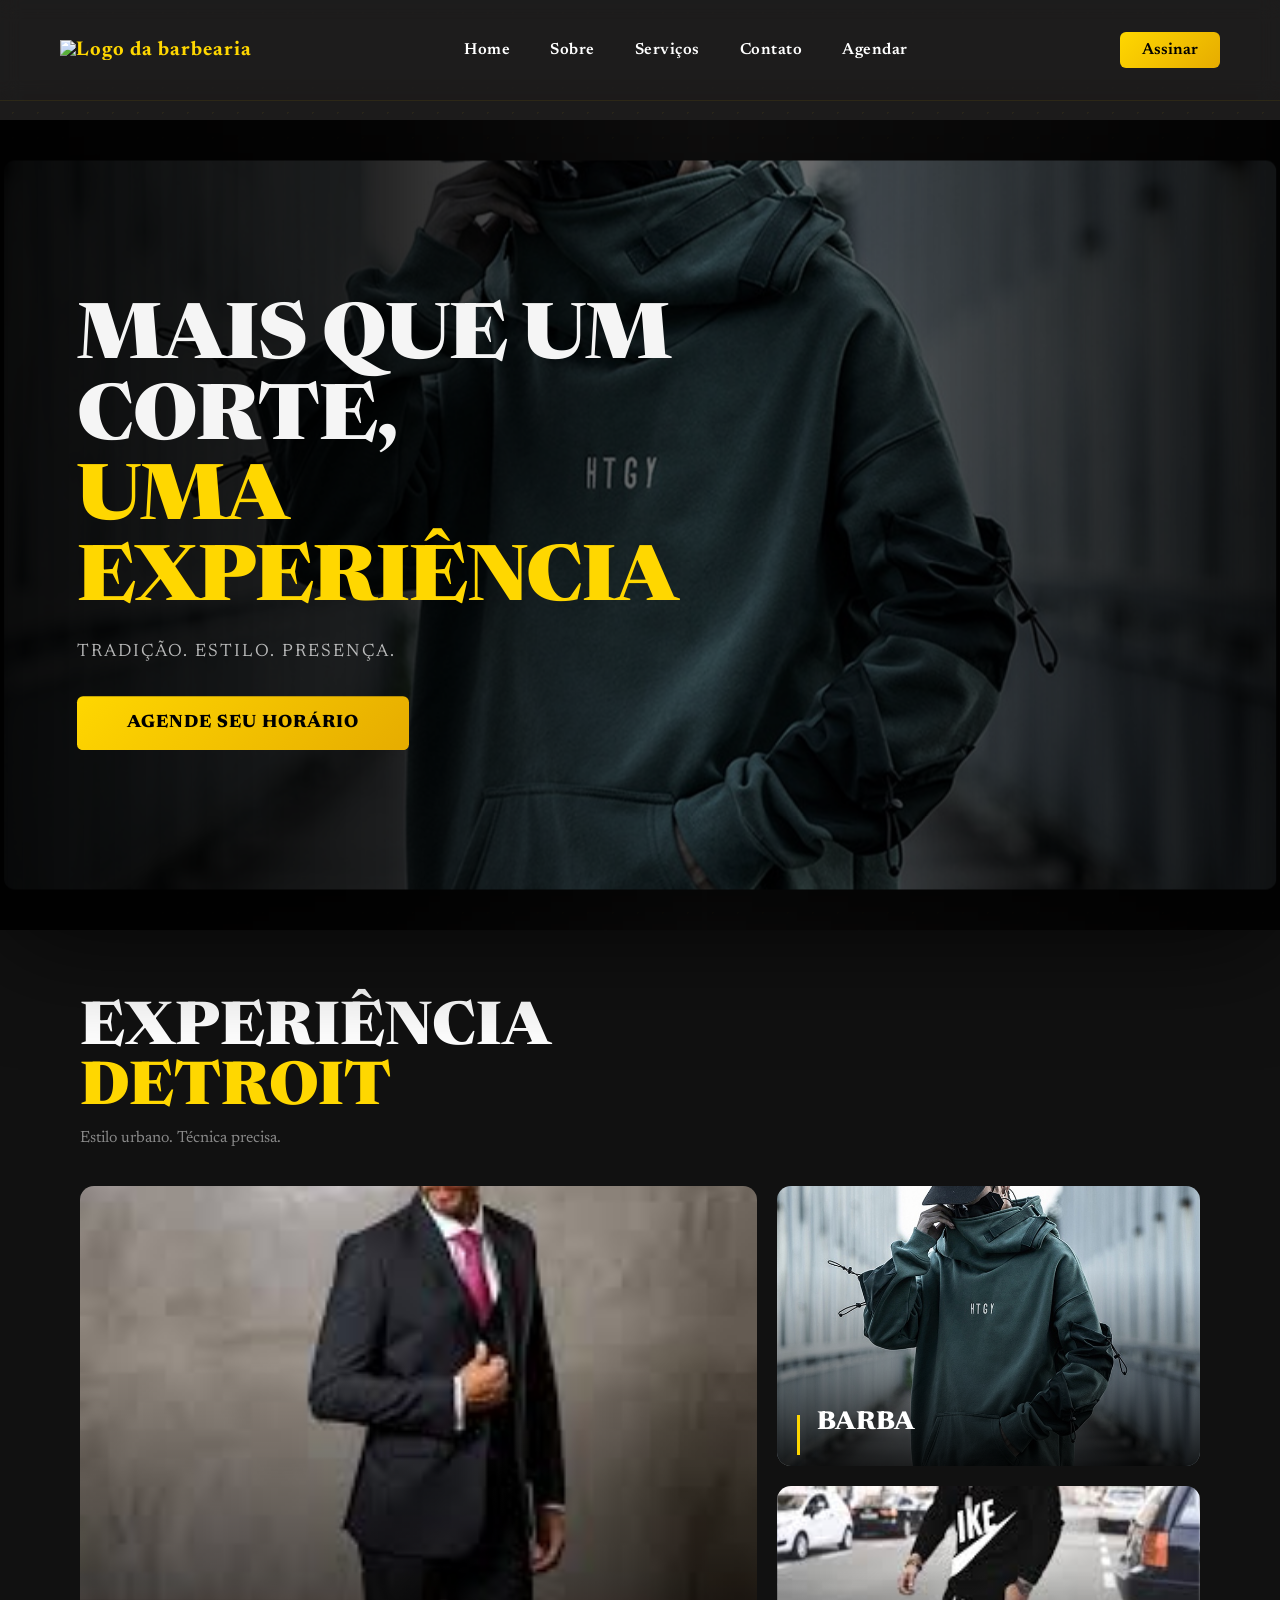
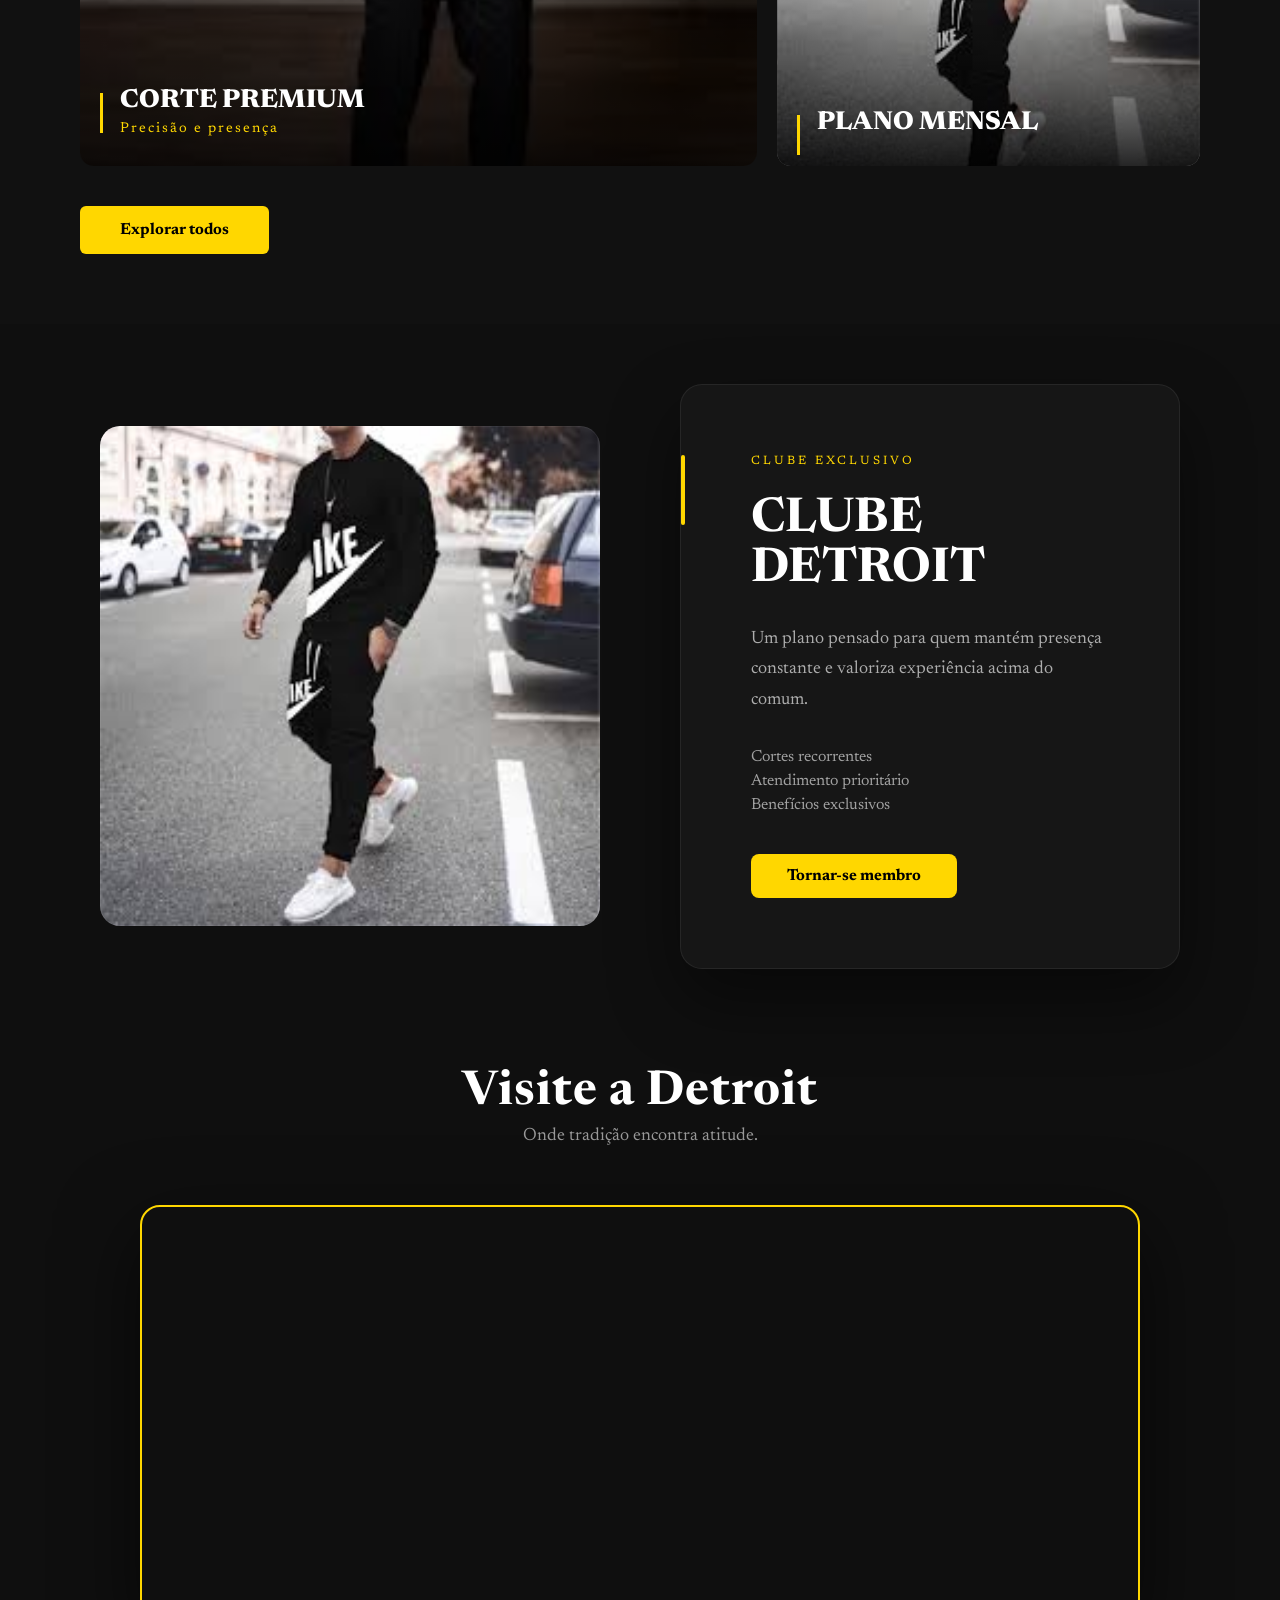
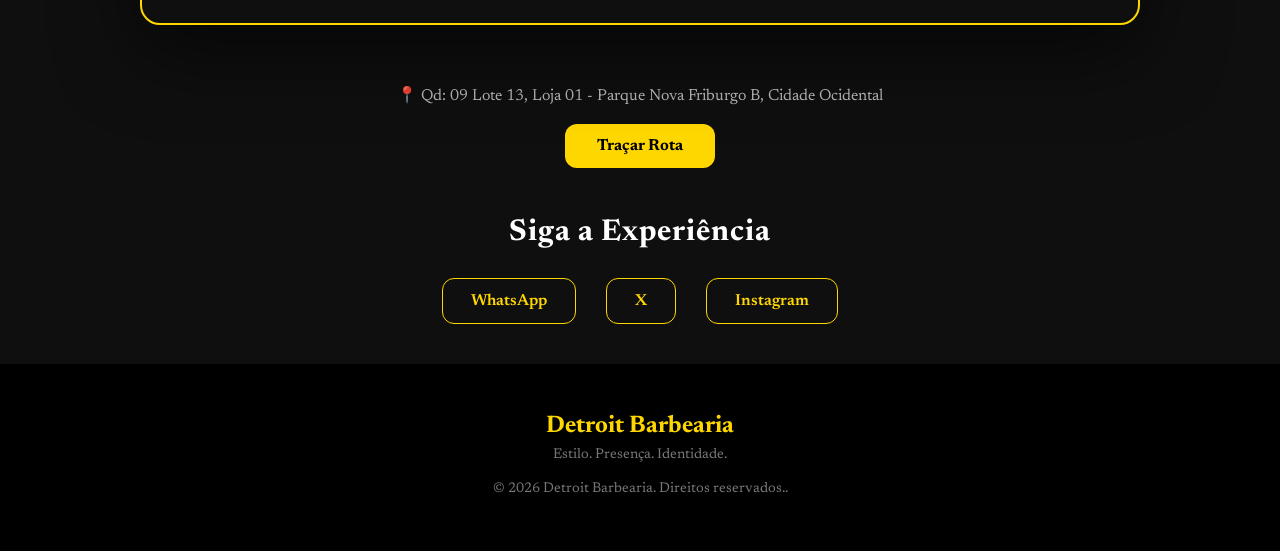
==== commit af105e50: "Finalização do Home" ====
--- a/html/index.html
+++ b/html/index.html
@@ -81,42 +81,67 @@
     </section>
 
     <section class="assinatura">
+
         <div class="assImage">
-            <img src="../assets/roupapreta.jpg" alt="roupapreta">
+            <img src="../assets/roupapreta.jpg" alt="Clube Detroit">
         </div>
+
         <div class="assText">
-            <div class="assHeader">
-                <h1>Conheça nossos planos de assinatura</h1>
-            </div>
-            <p>Aqui na Detroit você pode assinar um plano mensal e ter acesso a diversos serviços exclusivos da
-                barbearia.</p>
-            <a href="#">Assine já!</a>
+            <span class="tag">Clube Exclusivo</span>
+            <h1>Clube Detroit</h1>
+            <p>Um plano pensado para quem mantém presença constante e valoriza experiência acima do comum.</p>
+
+            <ul class="beneficios">
+                <li>Cortes recorrentes</li>
+                <li>Atendimento prioritário</li>
+                <li>Benefícios exclusivos</li>
+            </ul>
+
+            <a href="#">Tornar-se membro</a>
         </div>
+
     </section>
     <section class="localizacao">
-        <h1>Onde estamos localizados?</h1>
+
+        <div class="localizacao-header">
+            <h2>Visite a Detroit</h2>
+            <p>Onde tradição encontra atitude.</p>
+        </div>
+
         <div class="mapa-container">
-            <iframe
+            <iframe title="Localização da Barbearia Detroit"
                 src="https://www.google.com/maps/embed?pb=!1m18!1m12!1m3!1d1916.675835835689!2d-47.942857499999995!3d-16.099098899999998!2m3!1f0!2f0!3f0!3m2!1i1024!2i768!4f13.1!3m3!1m2!1s0x9359850b5dee513d%3A0x7a41702029aefa04!2sBARBEARIA%20DETROIT%20SUA%20BARBEARIA%20POR%20ASSINATURA!5e0!3m2!1spt-BR!2sbr!4v1771383302032!5m2!1spt-BR!2sbr"
-                width="100%" height="100%" style="border:0;" allowfullscreen="" loading="lazy"
-                referrerpolicy="no-referrer-when-downgrade">
-
+                width="100%" height="100%" style="border:0;" loading="lazy" referrerpolicy="no-referrer-when-downgrade">
             </iframe>
         </div>
+
+        <div class="info-local">
+            <p class="endereco">📍 Qd: 09 Lote 13, Loja 01 - Parque Nova Friburgo B, Cidade Ocidental</p>
+            <a class="rota-btn"
+                href="https://www.google.com/maps/dir/?api=1&destination=Qd+09+Lote+13,+Loja+01+-+Parque+Nova+Friburgo+B,+Cidade+Ocidental+-+GO,+72887-226"
+                target="_blank" rel="noopener noreferrer">
+                Traçar Rota
+            </a>
+        </div>
+
         <div class="redes">
-            <h3>Nos acompanhe em nossas redes sociais!</h3>
+            <h3>Siga a Experiência</h3>
+
             <div class="rede-container">
-                <a href="Whats">WhatsApp</a>
-                <a href="X">X</a>
-                <a href=""><svg xmlns="http://www.w3.org/2000/svg" width="24" height="24" viewBox="0 0 24 24"
-                        fill="none" stroke="currentColor" stroke-width="2" stroke-linecap="round"
-                        stroke-linejoin="round" class="lucide lucide-instagram-icon lucide-instagram">
-                        <rect width="20" height="20" x="2" y="2" rx="5" ry="5" />
-                        <path d="M16 11.37A4 4 0 1 1 12.63 8 4 4 0 0 1 16 11.37z" />
-                        <line x1="17.5" x2="17.51" y1="6.5" y2="6.5" />
-                    </svg>Instagram</a>
+                <a href="https://wa.me/SEUNUMERO" target="_blank" rel="noopener noreferrer">
+                    WhatsApp
+                </a>
+
+                <a href="https://x.com/seuperfil" target="_blank" rel="noopener noreferrer">
+                    X
+                </a>
+
+                <a href="https://instagram.com/seuperfil" target="_blank" rel="noopener noreferrer">
+                    Instagram
+                </a>
             </div>
         </div>
+
     </section>
     <footer>
         <div class="footer-content">
--- a/css/style.css
+++ b/css/style.css
@@ -160,7 +160,7 @@
 }
 
 .hero-content h1 span {
-  color: #d4af37;
+  color: #ffd700;
 }
 
 .hero-content h1 {
@@ -230,7 +230,7 @@
 }
 
 .servicos {
-  padding: 120px 60px;
+  padding: 70px 80px;
   background: #111;
   color: white;
 }
@@ -252,7 +252,7 @@
 }
 
 .btn-servico {
-  color:#d4af37;
+  color: #ffd700;
 }
 
 .servicos-grid {
@@ -366,172 +366,201 @@
 .assinatura {
   display: grid;
   grid-template-columns: 1fr 1fr;
-  gap: 50px;
-  padding: 50px 20px;
-  background: #111;
+  align-items: center;
+  gap: 80px;
+  padding: 60px 100px;
+  background: #0f0f0f;
 }
 
 .assImage {
-  display: flex;
-  justify-content: center;
-  align-items: center;
+  position: relative;
+  max-width: 560px;
 }
 
 .assImage img {
-  width: 85%;
-  height: auto;
-  object-fit: cover;
-  border-radius: 12px;
-  margin-left: 40px;
+  width: 100%;
+  border-radius: 20px;
+  display: block;
+  transition: transform 0.6s ease;
+}
+
+.assImage::after {
+  content: "";
+  position: absolute;
+  inset: 0;
+  border: 1px solid rgba(255, 255, 255, 0.06);
+  border-radius: 20px;
+  pointer-events: none;
 }
 
 .assImage img:hover {
-  transform: scale(1.02);
-  transition: transform 0.3s ease;
-  box-shadow: 0 20px 60px rgba(0, 0, 0, 0.5);
+  transform: scale(1.03);
 }
 
 .assText {
+  position: relative;
+  background: rgba(255, 255, 255, 0.03);
+  border: 1px solid rgba(255, 255, 255, 0.07);
+  border-radius: 22px;
+  padding: 70px;
+  color: white;
   display: flex;
   flex-direction: column;
-  justify-content: center;
-  color: white;
-  max-width: 500px;
-  gap: 25px;
-  background: #252424;
-  padding: 50px;
-  border-radius: 18px;
-  opacity: 0;
-  transform: translateY(40px);
-  transition: all 0.8s ease;
-  box-shadow: 0 0 40px rgba(255, 215, 0, 0.08);
+  gap: 28px;
+  box-shadow: 0 30px 70px rgba(0, 0, 0, 0.45);
+}
+
+.assText::before {
+  content: "";
+  position: absolute;
+  left: 0;
+  top: 70px;
+  width: 4px;
+  height: 70px;
+  background: #ffd700;
+  border-radius: 4px;
+}
+
+.tag {
+  font-size: 12px;
+  letter-spacing: 3px;
+  text-transform: uppercase;
+  color: #ffd700;
 }
 
 .assText h1 {
   font-size: 48px;
-  margin-bottom: 20px;
-  line-height: 1.1;
+  line-height: 1.05;
+  text-transform: uppercase;
 }
 
 .assText p {
-  font-size: 20px;
-  line-height: 1.6;
-  color: yellow;
+  font-size: 18px;
+  line-height: 1.7;
+  color: rgba(255, 255, 255, 0.65);
+}
+
+.beneficios {
+  list-style: none;
+  padding: 0;
+  margin: 5px 0;
+}
+
+.beneficios li {
+  font-size: 16px;
+  margin-bottom: 8px;
+  color: rgba(255, 255, 255, 0.6);
 }
 
 .assText a {
-  position: relative;
-  overflow: hidden;
-  display: inline-block;
-  margin-top: 30px;
-  padding: 14px 40px;
-  background: linear-gradient(45deg, #ffd700, #ffb700);
+  align-self: flex-start;
+  padding: 14px 36px;
+  background: #ffd700;
   color: black;
   font-weight: 700;
-  border-radius: 10px;
-  text-decoration: none;
-  font-size: 20px;
+  border-radius: 8px;
+  text-decoration: none;
+  transition: transform 0.3s ease, box-shadow 0.3s ease;
+}
+
+.assText a:hover {
+  transform: translateY(-4px);
+  box-shadow: 0 15px 35px rgba(255, 215, 0, 0.2);
+}
+
+.localizacao {
+  padding: 40px 20px;
   text-align: center;
-  transition: background 0.4s ease, color 0.4s ease;
-}
-
-.assText a::before {
-  content: "";
-  position: absolute;
-  top: 0;
-  left: -120%;
-  width: 40%;
-  height: 100%;
-  background: black;
-  transform: skewX(-20deg);
-  transition: left 0.6s ease, background 0.4s ease;
-  z-index: 1;
-}
-
-.assText a:hover {
-  background: black;
-  color: white;
-}
-
-.assText a:hover::before {
-  left: 130%;
-  background: #ffd700;
-}
-
-.localizacao {
-  padding: 60px 20px;
-  color: white;
-  text-align: center;
-  background: #1a1a1a;
-}
-
-.localizacao h1 {
-  font-size: 50px;
-  margin-bottom: 10px;
+  background: #0f0f0f;
+  color: #fff;
+}
+
+.localizacao-header h2 {
+  font-size: 48px;
+  font-weight: 700;
+  letter-spacing: 1px;
+}
+
+.localizacao-header p {
+  margin-top: 10px;
+  color: #999;
+  font-size: 18px;
 }
 
 .mapa-container {
-  margin-top: 40px;
+  margin: 60px auto;
   width: 100%;
-  max-width: 900px;
-  height: 400px;
-  margin-left: auto;
-  margin-right: auto;
+  max-width: 1000px;
+  height: 420px;
   border-radius: 20px;
   overflow: hidden;
-  border: 2px solid rgba(255, 230, 0, 0.908);
-  opacity: 0;
-  transform: translateY(40px);
-  transition: all 0.9s ease;
+  border: 2px solid #ffd700;
+  box-shadow: 0 25px 80px rgba(0, 0, 0, 0.6);
+  transition: transform 0.4s ease;
 }
 
 .mapa-container:hover {
   transform: scale(1.01);
-  transition: transform 0.3s ease;
-  box-shadow: 0 25px 70px rgba(0, 0, 0, 0.6);
+}
+
+.info-local {
+  margin-top: 30px;
+}
+
+.endereco {
+  color: #bbb;
+  margin-bottom: 20px;
+}
+
+.rota-btn {
+  display: inline-block;
+  padding: 14px 32px;
+  background: #ffd700;
+  color: #000;
+  text-decoration: none;
+  font-weight: 700;
+  border-radius: 12px;
+  transition: 0.3s ease;
+}
+
+.rota-btn:hover {
+  background: #fff;
+  transform: translateY(-3px);
+  box-shadow: 0 15px 40px rgba(255, 215, 0, 0.4);
 }
 
 .redes {
-  padding: 60px 20px;
-  text-align: center;
+  margin-top: 50px;
+}
+
+.redes h3 {
+  font-size: 30px;
+  margin-bottom: 30px;
+  letter-spacing: 1px;
 }
 
 .rede-container {
   display: flex;
   justify-content: center;
-  gap: 40px;
+  gap: 30px;
   flex-wrap: wrap;
 }
 
-.redes h3 {
-  font-size: 34px;
-  margin-bottom: 20px;
-}
-
 .rede-container a {
-  display: flex;
-  align-items: center;
-  gap: 10px;
-  padding: 12px 22px;
-  background: transparent;
+  padding: 14px 28px;
+  border: 1px solid #ffd700;
   color: #ffd700;
   text-decoration: none;
   font-weight: 600;
   border-radius: 12px;
   transition: 0.3s ease;
-  font-weight: 600;
-}
-
-.rede-container a svg {
-  width: 20px;
-  height: 20px;
 }
 
 .rede-container a:hover {
-  background: black;
-  color: #ffd700;
+  background: #ffd700;
+  color: #000;
   transform: translateY(-4px);
-  box-shadow: 0 15px 30px rgba(0, 0, 0, 0.4);
+  box-shadow: 0 15px 35px rgba(255, 215, 0, 0.3);
 }
 
 footer {
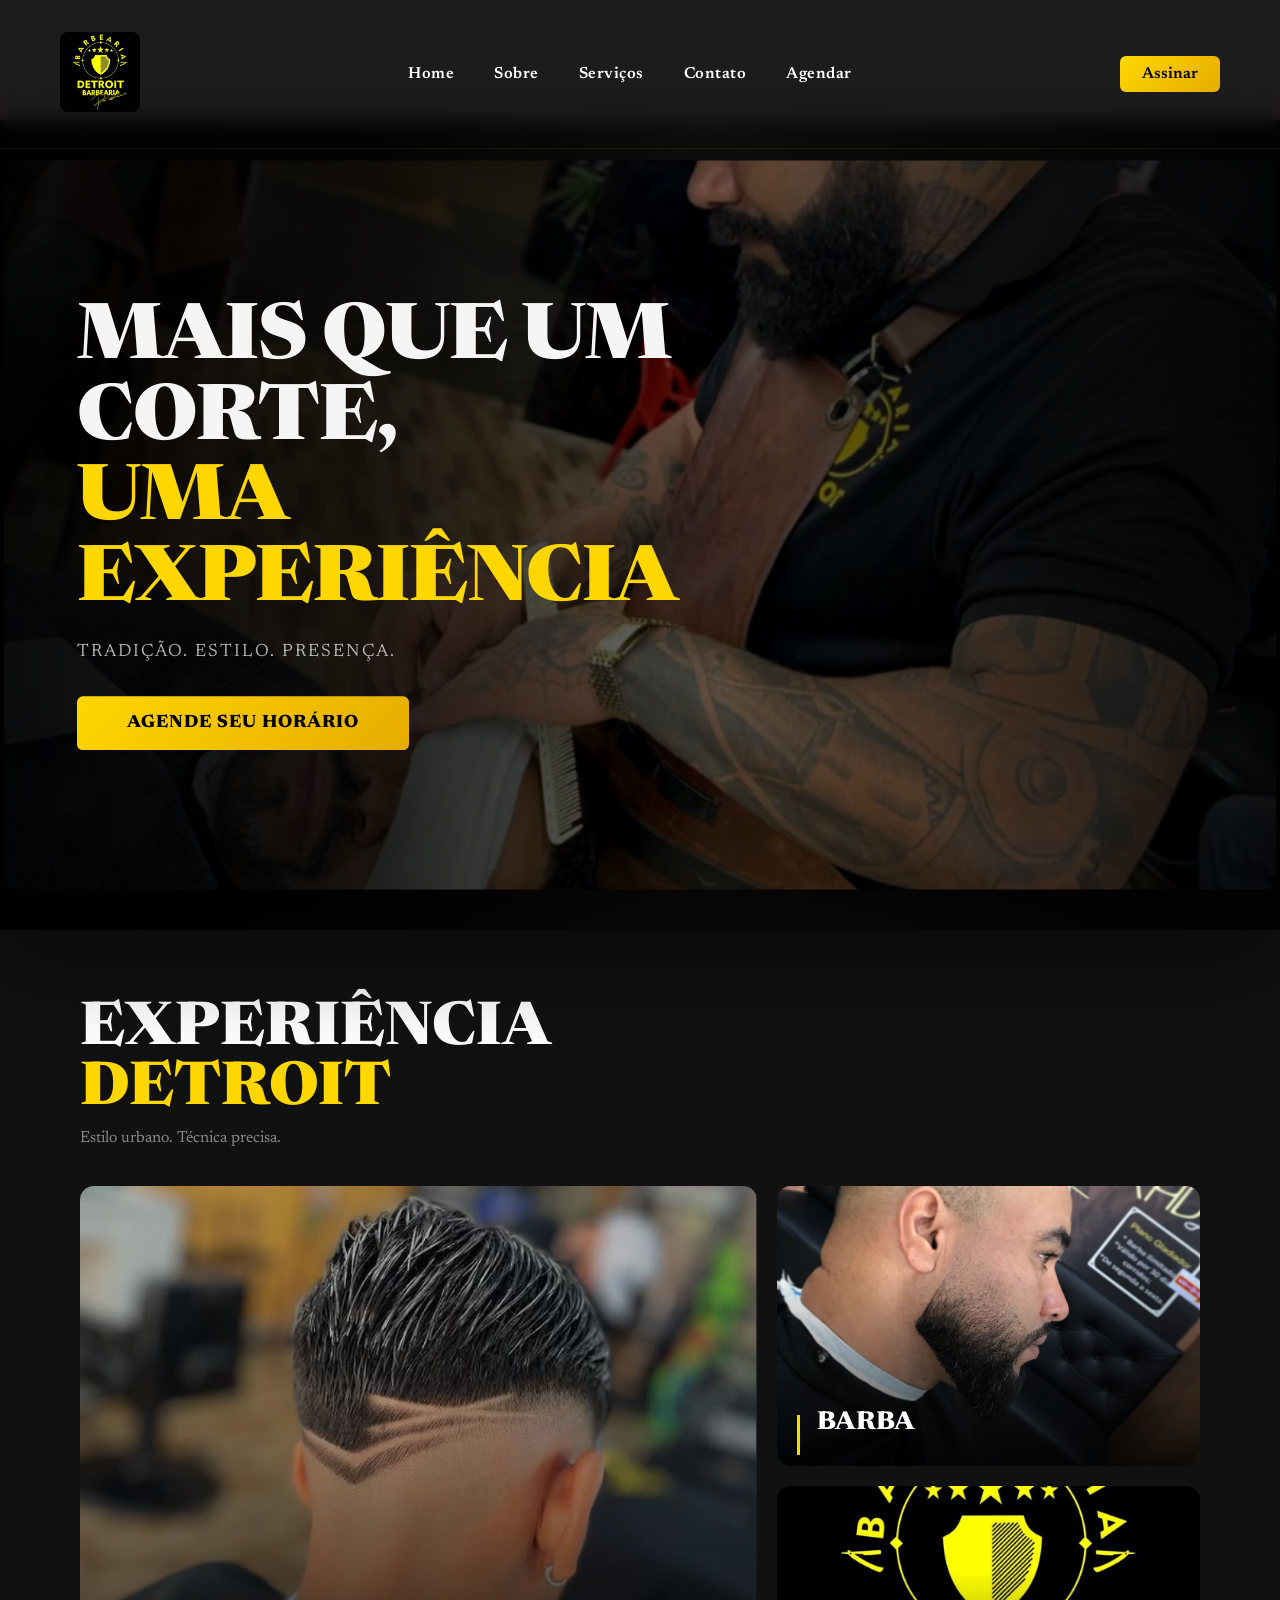
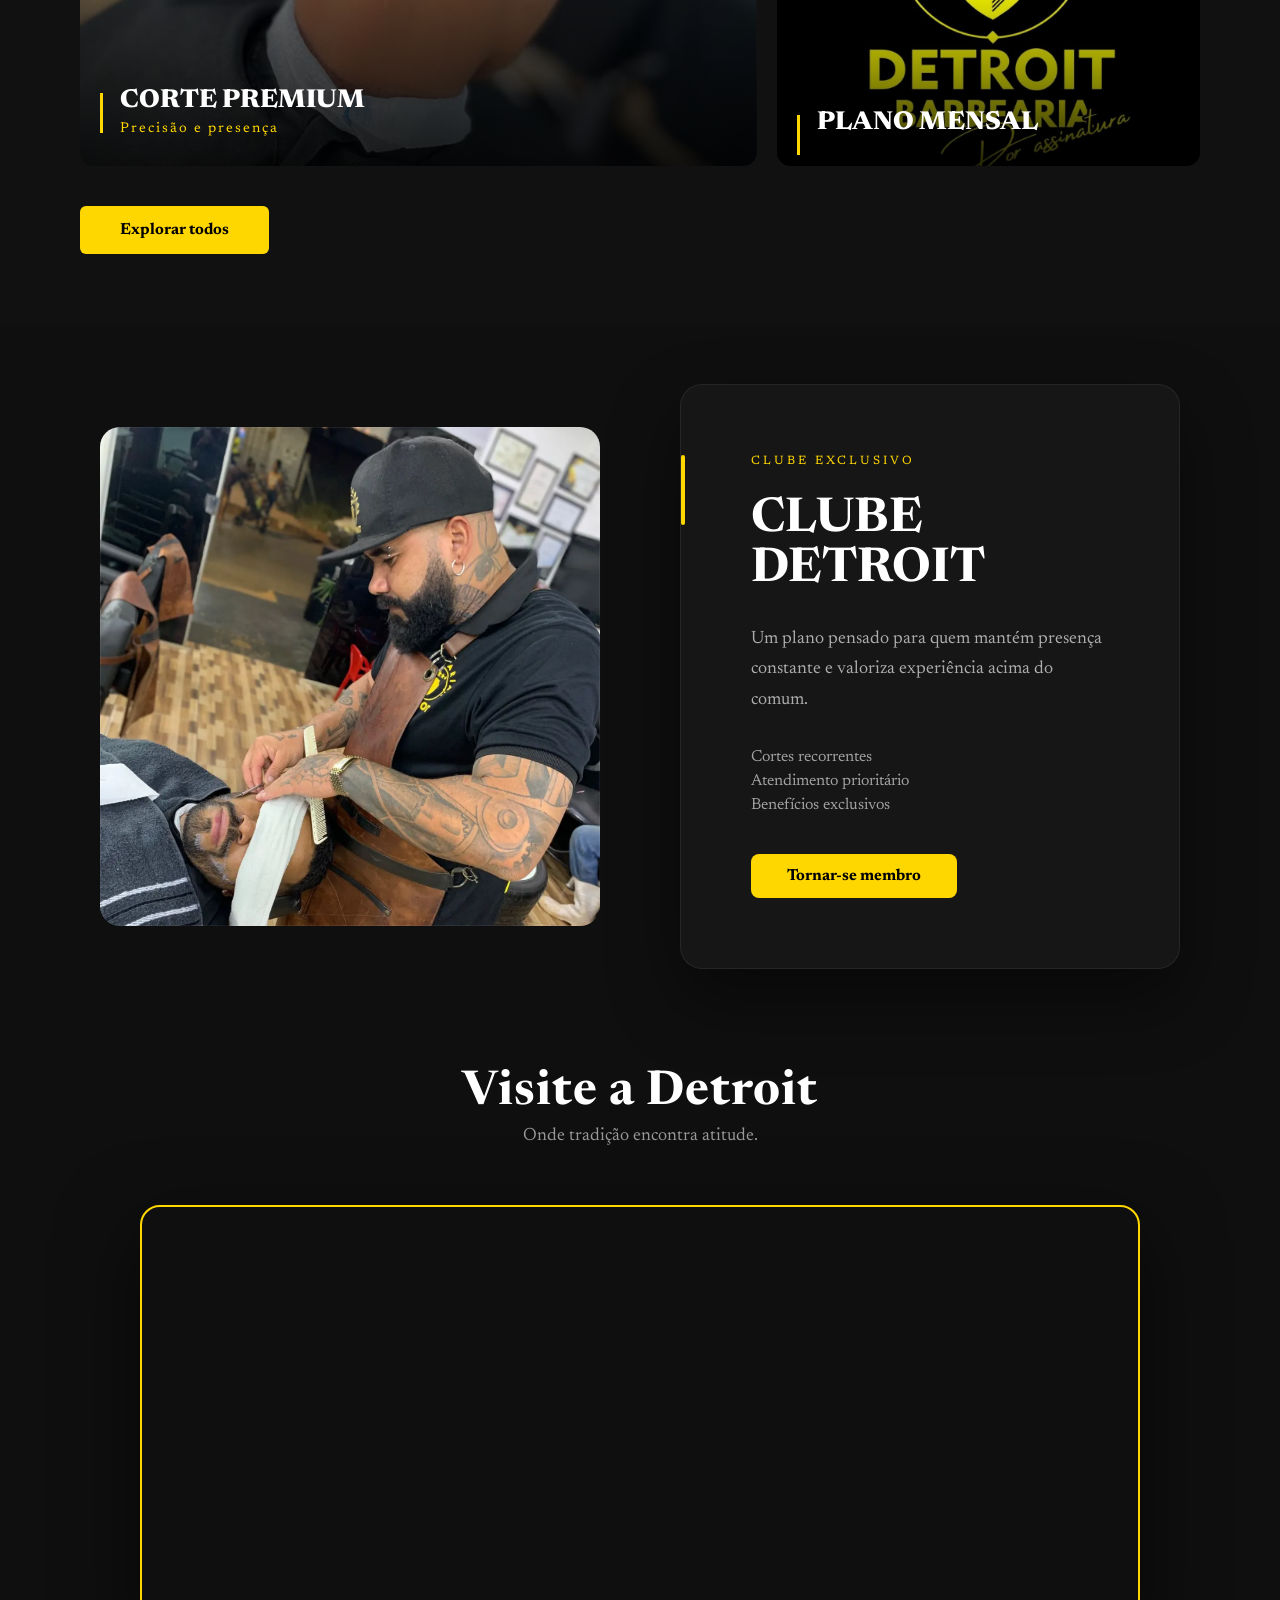
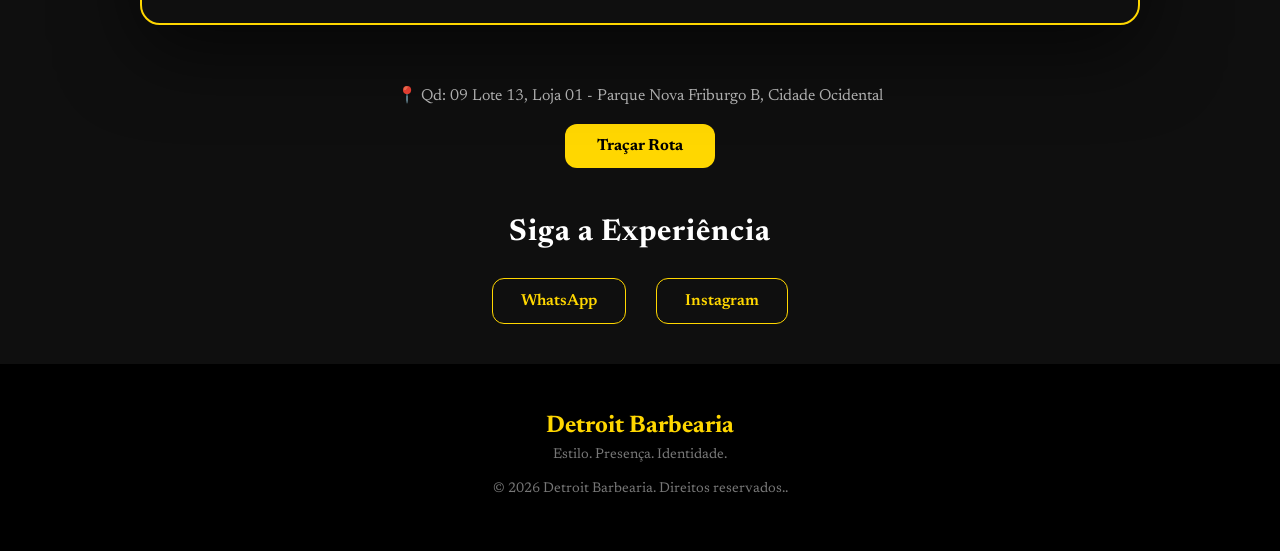
==== commit 6e2d4d91: "Finalização do Home" ====
--- a/html/index.html
+++ b/html/index.html
@@ -15,7 +15,7 @@
         <nav class="navbar">
             <div class="nav-container">
                 <div class="logo">
-                    <img src="logo" alt="Logo da barbearia">
+                    <img src="../assets/LogoDetroit.jpg" alt="Logo da barbearia">
                 </div>
 
                 <ul class="nav-links">
@@ -33,9 +33,9 @@
     </header>
     <section class="hero">
         <div class="carousel">
-            <div class="slide.active" style="background-image: url(../assets/roupapreta.jpg);"></div>
-            <div class="slide" style="background-image: url(../assets/roupachinesinha.jpg);"></div>
-            <div class="slide" style="background-image: url(../assets/ternofao.jpg);"></div>
+            <div class="slide.active" style="background-image: url(../assets/Corte2Detroit.png);"></div>
+            <div class="slide" style="background-image: url(../assets/Corte2Detroit.png);"></div>
+            <div class="slide" style="background-image: url(../assets/barbearia.png);"></div>
         </div>
 
         <div class="hero-content">
@@ -54,7 +54,7 @@
         <div class="servicos-grid">
 
             <div class="servico destaque">
-                <div class="img" style="background-image: url('../assets/ternofao.jpg')"></div>
+                <div class="img" style="background-image: url('../assets/Corte1Detroit.png')"></div>
                 <div class="overlay">
                     <h3>Corte Premium</h3>
                     <span>Precisão e presença</span>
@@ -62,14 +62,14 @@
             </div>
 
             <div class="servico">
-                <div class="img" style="background-image: url('../assets/roupachinesinha.jpg')"></div>
+                <div class="img" style="background-image: url('../assets/BarbaDetroit.png')"></div>
                 <div class="overlay">
                     <h3>Barba</h3>
                 </div>
             </div>
 
             <div class="servico">
-                <div class="img" style="background-image: url('../assets/roupapreta.jpg')"></div>
+                <div class="img" style="background-image: url('../assets/LogoDetroit.jpg')"></div>
                 <div class="overlay">
                     <h3>Plano Mensal</h3>
                 </div>
@@ -83,7 +83,7 @@
     <section class="assinatura">
 
         <div class="assImage">
-            <img src="../assets/roupapreta.jpg" alt="Clube Detroit">
+            <img src="../assets/Corte2Detroit.png" alt="Clube Detroit">
         </div>
 
         <div class="assText">
@@ -128,15 +128,11 @@
             <h3>Siga a Experiência</h3>
 
             <div class="rede-container">
-                <a href="https://wa.me/SEUNUMERO" target="_blank" rel="noopener noreferrer">
+                <a href="https://wa.me/+5561985825238" target="_blank" rel="noopener noreferrer">
                     WhatsApp
                 </a>
 
-                <a href="https://x.com/seuperfil" target="_blank" rel="noopener noreferrer">
-                    X
-                </a>
-
-                <a href="https://instagram.com/seuperfil" target="_blank" rel="noopener noreferrer">
+                <a href="https://www.instagram.com/barbeariaadetroit/" target="_blank" rel="noopener noreferrer">
                     Instagram
                 </a>
             </div>
--- a/css/style.css
+++ b/css/style.css
@@ -41,11 +41,9 @@
   justify-content: space-between;
 }
 
-.logo {
-  color: #ffd700;
-  font-weight: 700;
-  font-size: 20px;
-  letter-spacing: 1px;
+.logo img {
+  width: 80px;
+  border-radius: 8px;
 }
 
 .nav-links {
@@ -121,13 +119,14 @@
   left: 50%;
   transform: translate(-50%, -50%);
   background-size: cover;
-  background-position: center;
+  background-position: 50% 70%;
   border-radius: 16px;
   box-shadow: 0 50px 100px rgba(0, 0, 0, 0.6);
   opacity: 0;
   transition: opacity 1.2s ease-in-out;
   z-index: 1;
   will-change: opacity, transform;
+  filter: brightness(0.9) contrast(1.05);
 }
 
 .slide.active {
@@ -291,7 +290,8 @@
   position: absolute;
   inset: 0;
   background-size: cover;
-  background-position: center;
+  background-position: 50% 65%;
+  background-repeat: no-repeat;
   transition: transform 0.8s ease, filter 0.8s ease;
   z-index: 1;
 }
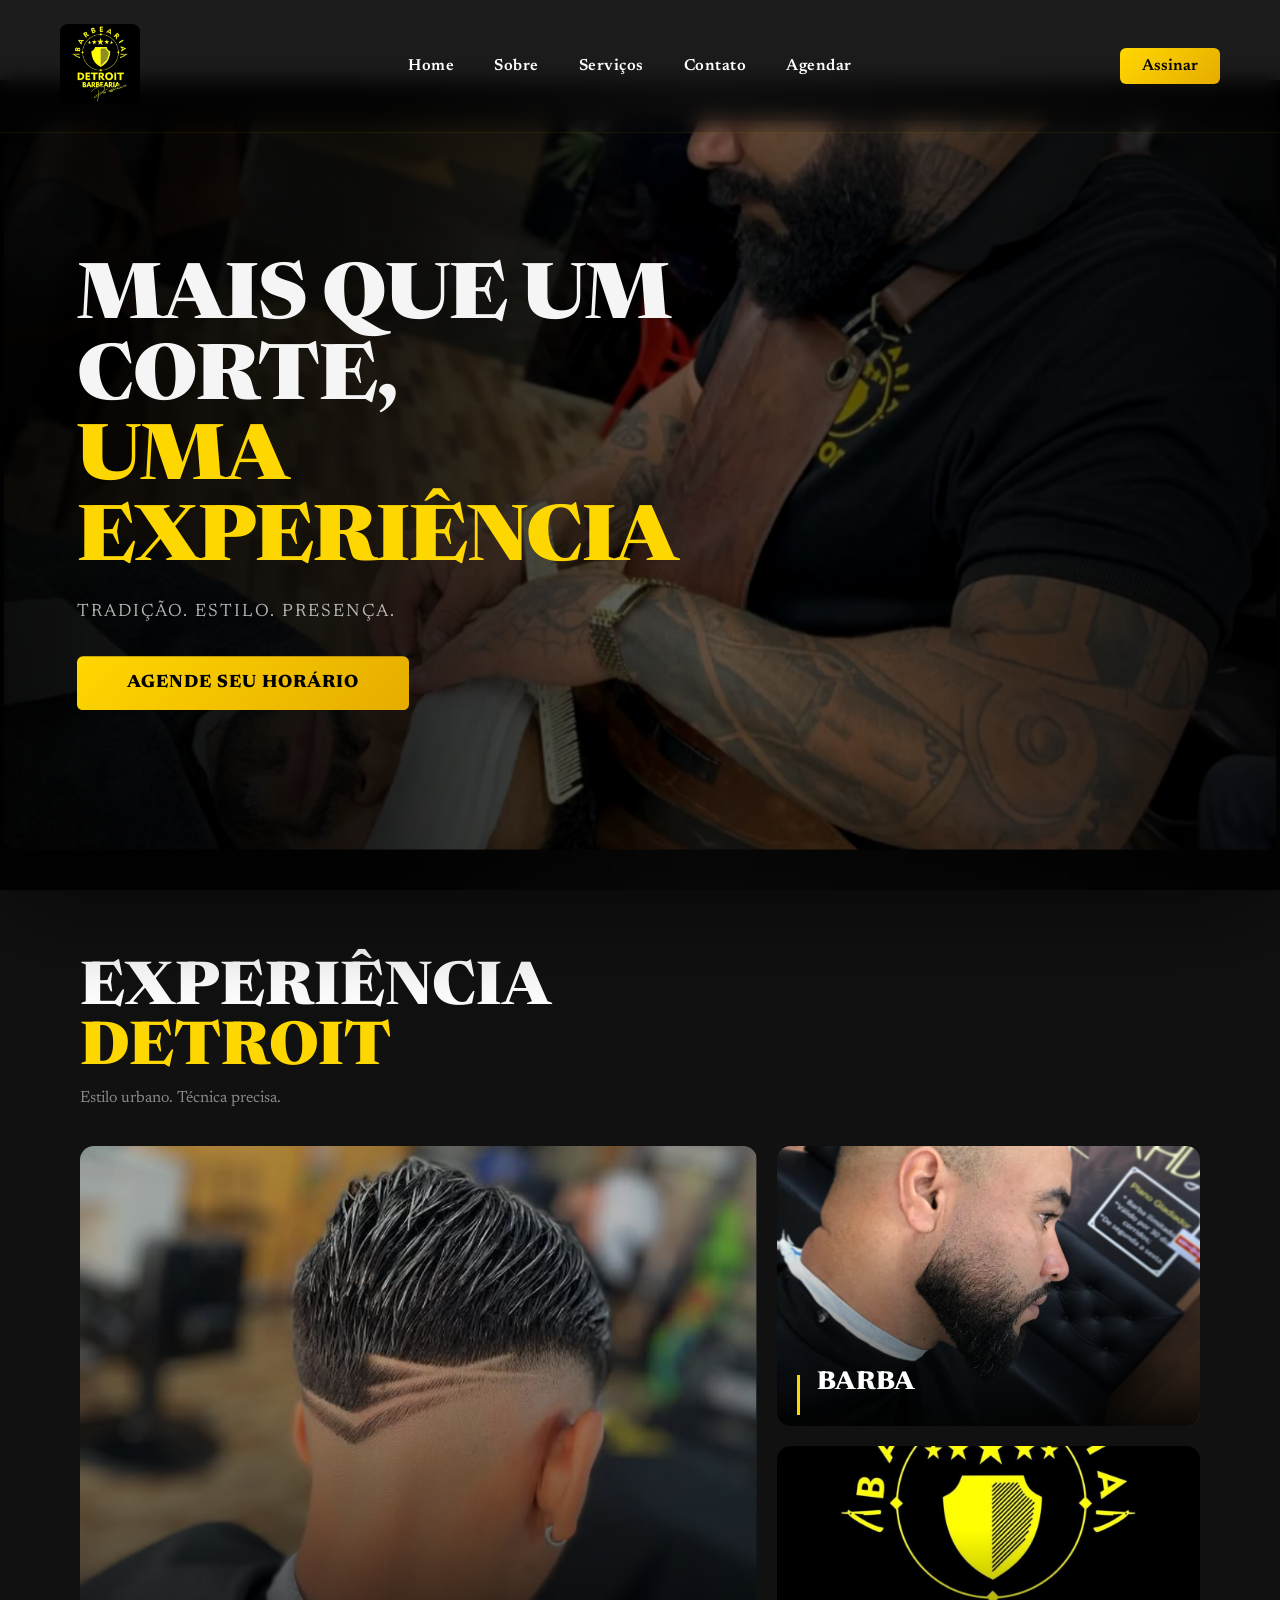
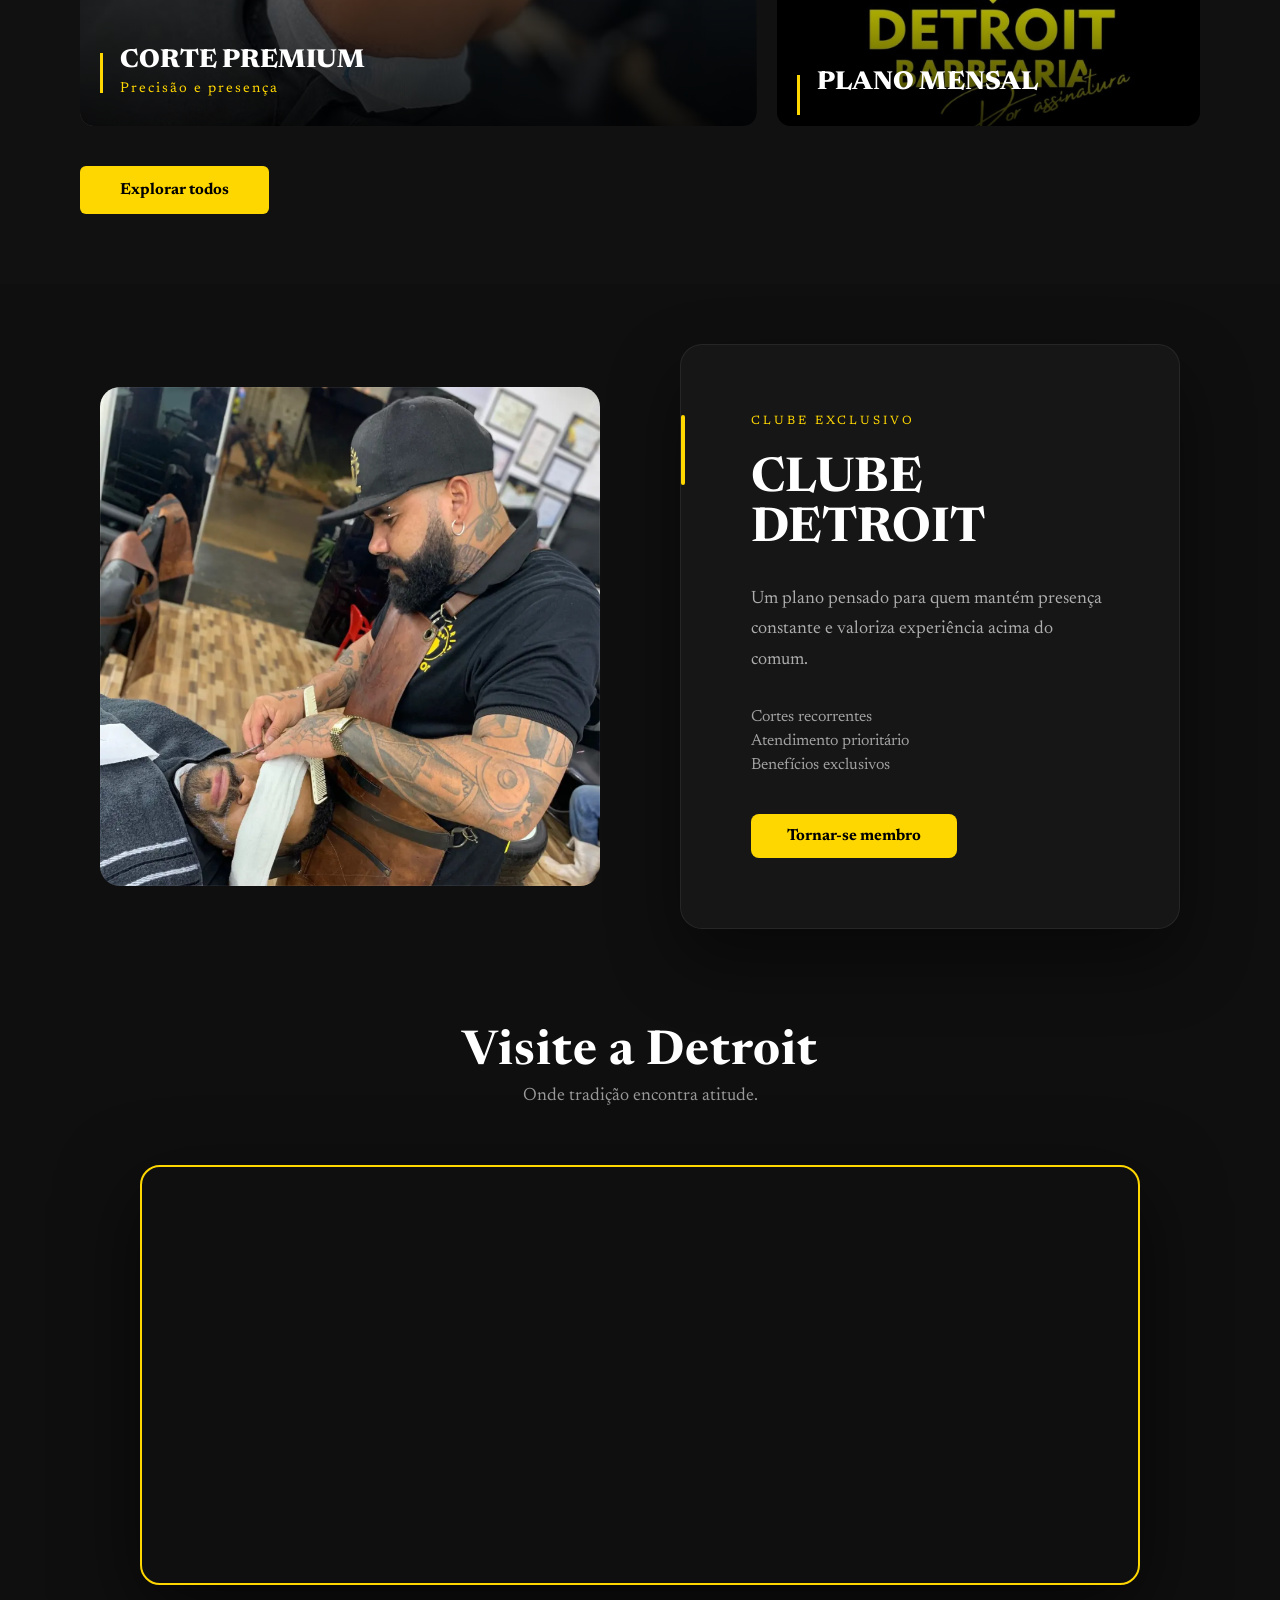
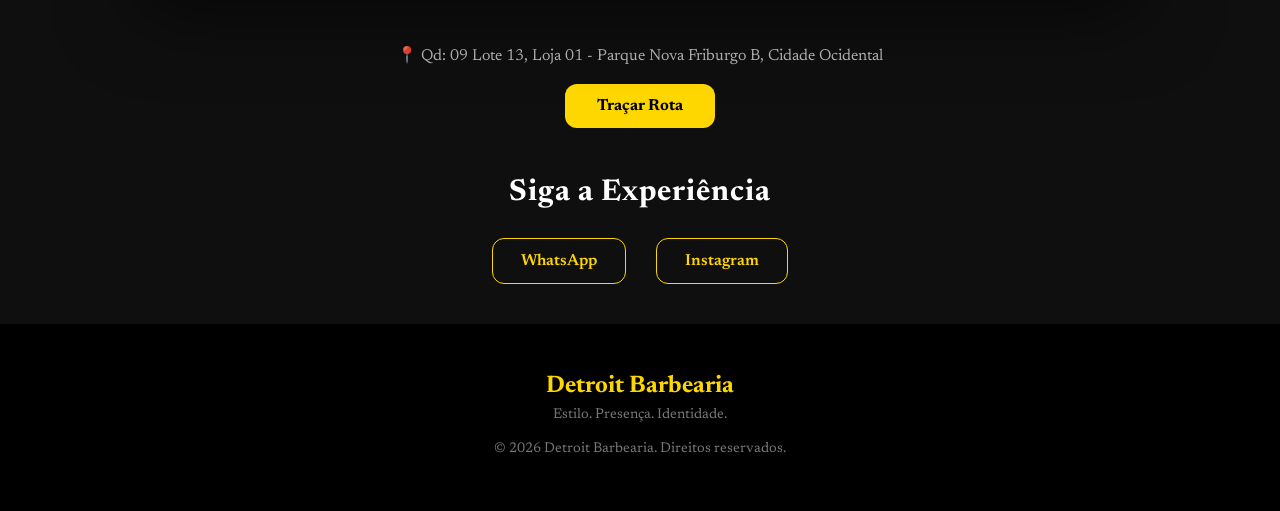
==== commit 9c799a12: "estilo do servicos finalizado" ====
--- a/html/index.html
+++ b/html/index.html
@@ -1,13 +1,16 @@
 <!DOCTYPE html>
-<html lang="PT-br">
+<html lang="pt-BR">
 
 <head>
     <meta charset="UTF-8">
     <meta name="viewport" content="width=device-width, initial-scale=1.0">
-    <title>Detroit Barbearia</title>
+    <meta name="description"
+        content="Detroit Barbearia — Cortes premium, barba e plano mensal por assinatura em Cidade Ocidental, GO. Estilo urbano, técnica precisa.">
+    <title>Detroit Barber</title>
+    <link rel="shortcut icon" href="../assets/LogoDetroit.jpg" type="image/x-icon">
+    <link rel="preload" as="image" href="../assets/Corte2Detroit.png">
+
     <link rel="stylesheet" href="../css/style.css">
-    <link rel="stylesheet"
-        href="https://fonts.googleapis.com/css2?family=Material+Symbols+Outlined:opsz,wght,FILL,GRAD@20..48,100..700,0..1,-50..200" />
 </head>
 
 <body>
@@ -15,9 +18,8 @@
         <nav class="navbar">
             <div class="nav-container">
                 <div class="logo">
-                    <img src="../assets/LogoDetroit.jpg" alt="Logo da barbearia">
+                    <img src="../assets/LogoDetroit.jpg" alt="Logo da Detroit Barbearia" width="80" height="80">
                 </div>
-
                 <ul class="nav-links">
                     <li><a href="index.html">Home</a></li>
                     <li><a href="sobre.html">Sobre</a></li>
@@ -25,34 +27,30 @@
                     <li><a href="contato.html">Contato</a></li>
                     <li><a href="agendar.html">Agendar</a></li>
                 </ul>
-
                 <a href="#assinatura" class="cta">Assinar</a>
-
             </div>
         </nav>
     </header>
+
     <section class="hero">
         <div class="carousel">
-            <div class="slide.active" style="background-image: url(../assets/Corte2Detroit.png);"></div>
-            <div class="slide" style="background-image: url(../assets/Corte2Detroit.png);"></div>
-            <div class="slide" style="background-image: url(../assets/barbearia.png);"></div>
+            <div class="slide-active" style="background-image: url('../assets/barbearia.png');"></div>
+            <div class="slide" style="background-image: url('../assets/Corte2Detroit.png');"></div>
+            <div class="slide" style="background-image: url('../assets/barbearia.png');"></div>
         </div>
-
         <div class="hero-content">
             <h1>Mais que um corte,<br><span>uma experiência</span></h1>
-            <p class="hero-sub"> Tradição. Estilo. Presença.</p>
-            <a href="#" class="btn">Agende Seu Horário</a>
+            <p class="hero-sub">Tradição. Estilo. Presença.</p>
+            <a href="agendar.html" class="btn">Agende Seu Horário</a>
         </div>
     </section>
+
     <section class="servicos">
-
         <div class="servicos-header">
             <h2>Experiência <span class="btn-servico">Detroit</span></h2>
             <p>Estilo urbano. Técnica precisa.</p>
         </div>
-
         <div class="servicos-grid">
-
             <div class="servico destaque">
                 <div class="img" style="background-image: url('../assets/Corte1Detroit.png')"></div>
                 <div class="overlay">
@@ -60,14 +58,12 @@
                     <span>Precisão e presença</span>
                 </div>
             </div>
-
             <div class="servico">
                 <div class="img" style="background-image: url('../assets/BarbaDetroit.png')"></div>
                 <div class="overlay">
                     <h3>Barba</h3>
                 </div>
             </div>
-
             <div class="servico">
                 <div class="img" style="background-image: url('../assets/LogoDetroit.jpg')"></div>
                 <div class="overlay">
@@ -75,77 +71,72 @@
                 </div>
             </div>
         </div>
-
         <a href="servicos.html" class="ver-mais">Explorar todos</a>
-
     </section>
 
-    <section class="assinatura">
-
+    <section class="assinatura" id="assinatura">
         <div class="assImage">
-            <img src="../assets/Corte2Detroit.png" alt="Clube Detroit">
+            <img src="../assets/Corte2Detroit.png" alt="Clube Detroit — plano de assinatura exclusivo">
         </div>
-
         <div class="assText">
             <span class="tag">Clube Exclusivo</span>
-            <h1>Clube Detroit</h1>
+            <h2>Clube Detroit</h2>
             <p>Um plano pensado para quem mantém presença constante e valoriza experiência acima do comum.</p>
-
             <ul class="beneficios">
                 <li>Cortes recorrentes</li>
                 <li>Atendimento prioritário</li>
                 <li>Benefícios exclusivos</li>
             </ul>
+            <a href="agendar.html">Tornar-se membro</a>
+        </div>
+    </section>
 
-            <a href="#">Tornar-se membro</a>
-        </div>
-
-    </section>
     <section class="localizacao">
-
         <div class="localizacao-header">
             <h2>Visite a Detroit</h2>
             <p>Onde tradição encontra atitude.</p>
         </div>
-
         <div class="mapa-container">
-            <iframe title="Localização da Barbearia Detroit"
+            <iframe title="Localização da Barbearia Detroit" tabindex="0"
                 src="https://www.google.com/maps/embed?pb=!1m18!1m12!1m3!1d1916.675835835689!2d-47.942857499999995!3d-16.099098899999998!2m3!1f0!2f0!3f0!3m2!1i1024!2i768!4f13.1!3m3!1m2!1s0x9359850b5dee513d%3A0x7a41702029aefa04!2sBARBEARIA%20DETROIT%20SUA%20BARBEARIA%20POR%20ASSINATURA!5e0!3m2!1spt-BR!2sbr!4v1771383302032!5m2!1spt-BR!2sbr"
                 width="100%" height="100%" style="border:0;" loading="lazy" referrerpolicy="no-referrer-when-downgrade">
             </iframe>
         </div>
-
         <div class="info-local">
-            <p class="endereco">📍 Qd: 09 Lote 13, Loja 01 - Parque Nova Friburgo B, Cidade Ocidental</p>
+            <p class="endereco">
+                <span aria-hidden="true">📍</span>
+                Qd: 09 Lote 13, Loja 01 - Parque Nova Friburgo B, Cidade Ocidental
+            </p>
             <a class="rota-btn"
                 href="https://www.google.com/maps/dir/?api=1&destination=Qd+09+Lote+13,+Loja+01+-+Parque+Nova+Friburgo+B,+Cidade+Ocidental+-+GO,+72887-226"
-                target="_blank" rel="noopener noreferrer">
+                target="_blank" rel="noopener noreferrer"
+                aria-label="Abrir rota para a Detroit Barbearia no Google Maps">
                 Traçar Rota
             </a>
         </div>
-
         <div class="redes">
             <h3>Siga a Experiência</h3>
-
             <div class="rede-container">
-                <a href="https://wa.me/+5561985825238" target="_blank" rel="noopener noreferrer">
+                <a href="https://wa.me/+5561985825238" target="_blank" rel="noopener noreferrer"
+                    aria-label="Fale conosco pelo WhatsApp">
                     WhatsApp
                 </a>
-
-                <a href="https://www.instagram.com/barbeariaadetroit/" target="_blank" rel="noopener noreferrer">
+                <a href="https://www.instagram.com/barbeariaadetroit/" target="_blank" rel="noopener noreferrer"
+                    aria-label="Siga a Detroit Barbearia no Instagram">
                     Instagram
                 </a>
             </div>
         </div>
+    </section>
 
-    </section>
     <footer>
         <div class="footer-content">
             <h3>Detroit Barbearia</h3>
             <p>Estilo. Presença. Identidade.</p>
-            <p class="copy">&copy; 2026 Detroit Barbearia. Direitos reservados..</p>
+            <p class="copy">&copy; 2026 Detroit Barbearia. Direitos reservados.</p>
         </div>
     </footer>
+
     <script src="../js/script.js"></script>
 </body>
 
--- a/css/style.css
+++ b/css/style.css
@@ -1,593 +1,593 @@
 @import url('https://fonts.googleapis.com/css2?family=Newsreader:ital,opsz,wght@0,6..72,200..800;1,6..72,200..800&display=swap');
 
+:root {
+    --navbar-height: 80px;
+    --gold: #ffd700;
+    --gold-dark: #e6ac00;
+}
+
 * {
-  margin: 0;
-  padding: 0;
-  box-sizing: border-box;
+    margin: 0;
+    padding: 0;
+    box-sizing: border-box;
 }
 
 body {
-  font-family: 'Newsreader', serif;
-  background: rgb(29, 28, 28);
-  background-image: radial-gradient(rgba(255, 215, 0, 0.05) 1px, transparent 1px);
-  background-size: 25px 25px;
-  padding-top: 120px;
+    font-family: 'Newsreader', serif;
+    background: rgb(29, 28, 28);
+    background-image: radial-gradient(rgba(255, 215, 0, 0.05) 1px, transparent 1px);
+    background-size: 1.5rem 1.5rem;
+    padding-top: var(--navbar-height);
 }
 
 .navbar {
-  position: fixed;
-  width: 100%;
-  top: 0;
-  z-index: 1000;
-  padding: 32px 0;
-  backdrop-filter: blur(10px);
-  transition: all 0.3s ease;
-  border-bottom: 1px solid rgba(255, 215, 0, 0.08);
+    position: fixed;
+    width: 100%;
+    top: 0;
+    z-index: 1000;
+    padding: 24px 0;
+    backdrop-filter: blur(10px);
+    transition: all 0.3s ease;
+    border-bottom: 1px solid rgba(255, 215, 0, 0.08);
 }
 
 .navbar.scrolled {
-  background: rgba(0, 0, 0, 0.9);
-  backdrop-filter: blur(10px);
-  padding: 18px 0;
-  border-bottom: 1px solid rgba(255, 215, 0, 0.08);
+    background: rgba(0, 0, 0, 0.9);
+    backdrop-filter: blur(10px);
+    padding: 18px 0;
+    border-bottom: 1px solid rgba(255, 215, 0, 0.08);
 }
 
 .nav-container {
-  max-width: 1300px;
-  margin: 0 auto;
-  padding: 0 60px;
-  display: flex;
-  align-items: center;
-  justify-content: space-between;
+    max-width: 1300px;
+    margin: 0 auto;
+    padding: 0 60px;
+    display: flex;
+    align-items: center;
+    justify-content: space-between;
 }
 
 .logo img {
-  width: 80px;
-  border-radius: 8px;
+    width: 80px;
+    border-radius: 8px;
 }
 
 .nav-links {
-  list-style: none;
-  display: flex;
-  gap: 40px;
+    list-style: none;
+    display: flex;
+    gap: 40px;
 }
 
 .nav-links a {
-  position: relative;
-  color: white;
-  text-decoration: none;
-  font-weight: 600;
-  letter-spacing: 0.5px;
-  transition: color 0.3s ease;
+    position: relative;
+    color: white;
+    text-decoration: none;
+    font-weight: 600;
+    letter-spacing: 0.5px;
+    transition: color 0.3s ease;
 }
 
 .nav-links a::after {
-  content: "";
-  position: absolute;
-  left: 50%;
-  bottom: -6px;
-  width: 0%;
-  height: 2px;
-  background: #ffd700;
-  transform: translateX(-50%);
-  transition: width 0.3s ease;
+    content: "";
+    position: absolute;
+    left: 50%;
+    bottom: -6px;
+    width: 0%;
+    height: 2px;
+    background: var(--gold);
+    transform: translateX(-50%);
+    transition: width 0.3s ease;
 }
 
 .nav-links a:hover::after {
-  width: 100%;
+    width: 100%;
 }
 
 .nav-links a:hover {
-  color: #ffd700;
+    color: var(--gold);
 }
 
 .cta {
-  padding: 10px 22px;
-  background: linear-gradient(135deg, #ffd700, #e6ac00);
-  color: black;
-  font-weight: 600;
-  border-radius: 6px;
-  text-decoration: none;
-  transition: all 0.3s ease;
+    padding: 10px 22px;
+    background: linear-gradient(135deg, var(--gold), var(--gold-dark));
+    color: black;
+    font-weight: 600;
+    border-radius: 6px;
+    text-decoration: none;
+    transition: all 0.3s ease;
 }
 
 .cta:hover {
-  transform: translateY(-3px);
-  box-shadow: 0 8px 20px rgba(255, 215, 0, 0.3);
+    transform: translateY(-3px);
+    box-shadow: 0 8px 20px rgba(255, 215, 0, 0.3);
 }
 
 .hero {
-  position: relative;
-  height: 90vh;
-  display: flex;
-  align-items: center;
-  justify-content: center;
+    position: relative;
+    height: 90vh;
+    display: flex;
+    align-items: center;
+    justify-content: center;
 }
 
 .carousel {
-  width: 100%;
-  height: 100%;
-  position: relative;
+    width: 100%;
+    height: 100%;
+    position: relative;
 }
 
 .slide {
-  position: absolute;
-  width: 92%;
-  max-width: 1400px;
-  height: 75vh;
-  top: 50%;
-  left: 50%;
-  transform: translate(-50%, -50%);
-  background-size: cover;
-  background-position: 50% 70%;
-  border-radius: 16px;
-  box-shadow: 0 50px 100px rgba(0, 0, 0, 0.6);
-  opacity: 0;
-  transition: opacity 1.2s ease-in-out;
-  z-index: 1;
-  will-change: opacity, transform;
-  filter: brightness(0.9) contrast(1.05);
+    position: absolute;
+    width: 92%;
+    max-width: 1400px;
+    height: 75vh;
+    min-height: 400px;
+    top: 50%;
+    left: 50%;
+    transform: translate(-50%, -50%) scale(1.03);
+    background-size: cover;
+    background-position: 50% 70%;
+    border-radius: 16px;
+    box-shadow: 0 50px 100px rgba(0, 0, 0, 0.6);
+    opacity: 0;
+    transition: opacity 1.2s ease-in-out;
+    z-index: 1;
+    filter: brightness(0.9) contrast(1.05);
 }
 
 .slide.active {
-  opacity: 1;
-  pointer-events: auto;
-  border-radius: 10px;
-  animation: zoomHero 8s ease-in-out forwards;
+    will-change: opacity, transform;
+    opacity: 1;
+    pointer-events: auto;
+    border-radius: 10px;
+}
+
+.slide.active.zoom {
+    animation: zoomHero 9s ease-in-out forwards;
 }
 
 @keyframes zoomHero {
-  from {
-    transform: translate(-50%, -50%) scale(1.03);
-  }
-
-  to {
-    transform: translate(-50%, -50%) scale(1.08);
-  }
+    from {
+        transform: translate(-50%, -50%) scale(1.03);
+    }
+
+    to {
+        transform: translate(-50%, -50%) scale(1.08);
+    }
 }
 
 .hero-content {
-  position: absolute;
-  z-index: 2;
-  top: 50%;
-  left: 6%;
-  transform: translateY(-50%);
-  max-width: 650px;
-  animation: fadeUp 1.2s ease forwards;
-  display: flex;
-  flex-direction: column;
+    position: absolute;
+    z-index: 2;
+    top: 50%;
+    left: 6%;
+    transform: translateY(-50%);
+    max-width: 650px;
+    animation: fadeUp 1.2s ease forwards;
+    display: flex;
+    flex-direction: column;
 }
 
 .hero-content h1 span {
-  color: #ffd700;
+    color: var(--gold);
 }
 
 .hero-content h1 {
-  font-size: clamp(52px, 6vw, 92px);
-  line-height: 1.05;
-  font-weight: 800;
-  letter-spacing: -1px;
-  text-transform: uppercase;
-  color: #f5f5f5;
+    font-size: clamp(52px, 6vw, 92px);
+    line-height: 1.05;
+    font-weight: 800;
+    letter-spacing: -1px;
+    text-transform: uppercase;
+    color: #f5f5f5;
 }
 
 .hero-sub {
-  margin-top: 20px;
-  font-size: 18px;
-  letter-spacing: 2px;
-  text-transform: uppercase;
-  color: rgba(255, 255, 255, 0.7);
+    margin-top: 20px;
+    font-size: 18px;
+    letter-spacing: 2px;
+    text-transform: uppercase;
+    color: rgba(255, 255, 255, 0.7);
 }
 
 .btn {
-  margin-top: 35px;
-  padding: 18px 50px;
-  font-size: 18px;
-  font-weight: 800;
-  background: linear-gradient(135deg, #ffd700 0%, #e6ac00 100%);
-  color: #000;
-  border-radius: 6px;
-  text-transform: uppercase;
-  letter-spacing: 1px;
-  transition: transform 0.3s ease, box-shadow 0.3s ease;
-  text-decoration: none;
-  align-self: flex-start;
+    margin-top: 35px;
+    padding: 18px 50px;
+    font-size: 18px;
+    font-weight: 800;
+    background: linear-gradient(135deg, var(--gold) 0%, var(--gold-dark) 100%);
+    color: #000;
+    border-radius: 6px;
+    text-transform: uppercase;
+    letter-spacing: 1px;
+    transition: transform 0.3s ease, box-shadow 0.3s ease;
+    text-decoration: none;
+    align-self: flex-start;
 }
 
 .btn:hover {
-  transform: translateY(-6px);
-  box-shadow: 0 20px 40px rgba(255, 215, 0, 0.35);
+    transform: translateY(-6px);
+    box-shadow: 0 20px 40px rgba(255, 215, 0, 0.35);
 }
 
 .hero::after {
-  content: "";
-  position: absolute;
-  inset: 0;
-  background: linear-gradient(to right,
-      rgba(0, 0, 0, 0.95) 0%,
-      rgba(0, 0, 0, 0.85) 30%,
-      rgba(0, 0, 0, 0.5) 55%,
-      rgba(0, 0, 0, 0.9) 100%);
-  z-index: 1;
-}
-
-.hero-content {
-  transform: translateY(-50%);
-  animation: fadeUp 1.2s ease forwards;
+    content: "";
+    position: absolute;
+    inset: 0;
+    background: linear-gradient(to right,
+            rgba(0, 0, 0, 0.95) 0%,
+            rgba(0, 0, 0, 0.85) 30%,
+            rgba(0, 0, 0, 0.5) 55%,
+            rgba(0, 0, 0, 0.9) 100%);
+    z-index: 1;
 }
 
 @keyframes fadeUp {
-  from {
-    opacity: 0;
-    transform: translateY(-45%);
-  }
-
-  to {
+    from {
+        opacity: 0;
+        transform: translateY(-45%);
+    }
+
+    to {
+        opacity: 1;
+        transform: translateY(-50%);
+    }
+}
+
+.servicos {
+    padding: 70px 80px;
+    background: #111;
+    color: white;
+}
+
+.servicos-header {
+    margin-bottom: 40px;
+    max-width: 600px;
+}
+
+.servicos-header h2 {
+    font-size: 60px;
+    font-weight: 800;
+    text-transform: uppercase;
+}
+
+.servicos-header p {
+    margin-top: 10px;
+    color: rgba(255, 255, 255, 0.5);
+}
+
+.btn-servico {
+    color: var(--gold);
+}
+
+.servicos-grid {
+    display: grid;
+    grid-template-columns: 1.6fr 1fr;
+    grid-template-rows: 280px 280px;
+    gap: 20px;
+}
+
+.servico {
+    position: relative;
+    border-radius: 14px;
+    overflow: hidden;
+    transition: transform 0.4s ease;
+}
+
+.servico::before {
+    content: "";
+    position: absolute;
+    inset: 0;
+    border: 1px solid rgba(255, 255, 255, 0.06);
+    border-radius: 14px;
+    pointer-events: none;
+}
+
+.servico.destaque {
+    grid-row: span 2;
+}
+
+.img {
+    position: absolute;
+    inset: 0;
+    background-size: cover;
+    background-position: 50% 65%;
+    background-repeat: no-repeat;
+    transition: transform 0.8s ease, filter 0.8s ease;
+    z-index: 1;
+}
+
+.img::after {
+    content: "";
+    position: absolute;
+    inset: 0;
+    background: linear-gradient(to top,
+            rgba(0, 0, 0, 0.85),
+            rgba(0, 0, 0, 0.4),
+            transparent 70%);
+}
+
+.servico:hover .img {
+    transform: scale(1.06);
+    filter: brightness(0.65);
+}
+
+.servico:hover {
+    transform: translateY(-6px);
+}
+
+.overlay {
+    position: absolute;
+    bottom: 30px;
+    left: 40px;
+    z-index: 2;
+}
+
+.overlay::before {
+    content: "";
+    position: absolute;
+    left: -20px;
+    top: 5px;
+    width: 3px;
+    height: 40px;
+    background: var(--gold);
+}
+
+.overlay h3 {
+    font-size: 26px;
+    font-weight: 800;
+    margin: 0;
+    text-transform: uppercase;
+}
+
+.overlay span {
+    display: block;
+    margin-top: 8px;
+    font-size: 14px;
+    letter-spacing: 2px;
+    color: var(--gold);
+}
+
+.ver-mais {
+    display: inline-block;
+    margin-top: 40px;
+    padding: 16px 40px;
+    background: var(--gold);
+    color: black;
+    font-weight: 700;
+    text-decoration: none;
+    border-radius: 6px;
+    transition: transform 0.3s ease;
+}
+
+.ver-mais:hover {
+    transform: translateY(-4px);
+}
+
+.assinatura {
+    display: grid;
+    grid-template-columns: 1fr 1fr;
+    align-items: center;
+    gap: 80px;
+    padding: 60px 100px;
+    background: #0f0f0f;
+}
+
+.assImage {
+    position: relative;
+    max-width: 560px;
+}
+
+.assImage img {
+    width: 100%;
+    border-radius: 20px;
+    display: block;
+    transition: transform 0.6s ease;
+}
+
+.assImage::after {
+    content: "";
+    position: absolute;
+    inset: 0;
+    border: 1px solid rgba(255, 255, 255, 0.06);
+    border-radius: 20px;
+    pointer-events: none;
+}
+
+.assImage img:hover {
+    transform: scale(1.03);
+}
+
+.assText {
+    position: relative;
+    background: rgba(255, 255, 255, 0.03);
+    border: 1px solid rgba(255, 255, 255, 0.07);
+    border-radius: 22px;
+    padding: 70px;
+    color: white;
+    display: flex;
+    flex-direction: column;
+    gap: 28px;
+    box-shadow: 0 30px 70px rgba(0, 0, 0, 0.45);
+}
+
+.assText::before {
+    content: "";
+    position: absolute;
+    left: 0;
+    top: 70px;
+    width: 4px;
+    height: 70px;
+    background: var(--gold);
+    border-radius: 4px;
+}
+
+.tag {
+    font-size: 12px;
+    letter-spacing: 3px;
+    text-transform: uppercase;
+    color: var(--gold);
+}
+
+.assText h2 {
+    font-size: 48px;
+    line-height: 1.05;
+    text-transform: uppercase;
+}
+
+.assText p {
+    font-size: 18px;
+    line-height: 1.7;
+    color: rgba(255, 255, 255, 0.65);
+}
+
+.beneficios {
+    list-style: none;
+    padding: 0;
+    margin: 5px 0;
+}
+
+.beneficios li {
+    font-size: 16px;
+    margin-bottom: 8px;
+    color: rgba(255, 255, 255, 0.6);
+}
+
+.assText a {
+    align-self: flex-start;
+    padding: 14px 36px;
+    background: var(--gold);
+    color: black;
+    font-weight: 700;
+    border-radius: 8px;
+    text-decoration: none;
+    transition: transform 0.3s ease, box-shadow 0.3s ease;
+}
+
+.assText a:hover {
+    transform: translateY(-4px);
+    box-shadow: 0 15px 35px rgba(255, 215, 0, 0.2);
+}
+
+.localizacao {
+    padding: 40px 20px;
+    text-align: center;
+    background: #0f0f0f;
+    color: #fff;
+}
+
+.localizacao-header h2 {
+    font-size: 48px;
+    font-weight: 700;
+    letter-spacing: 1px;
+}
+
+.localizacao-header p {
+    margin-top: 10px;
+    color: #999;
+    font-size: 18px;
+}
+
+.mapa-container {
+    margin: 60px auto;
+    width: 100%;
+    max-width: 1000px;
+    height: 420px;
+    border-radius: 20px;
+    overflow: hidden;
+    border: 2px solid var(--gold);
+    box-shadow: 0 25px 80px rgba(0, 0, 0, 0.6);
+    transition: transform 0.4s ease;
+}
+
+.mapa-container:hover {
+    transform: scale(1.01);
+}
+
+.info-local {
+    margin-top: 30px;
+}
+
+.endereco {
+    color: #bbb;
+    margin-bottom: 20px;
+}
+
+.rota-btn {
+    display: inline-block;
+    padding: 14px 32px;
+    background: var(--gold);
+    color: #000;
+    text-decoration: none;
+    font-weight: 700;
+    border-radius: 12px;
+    transition: 0.3s ease;
+}
+
+.rota-btn:hover {
+    background: #fff;
+    transform: translateY(-3px);
+    box-shadow: 0 15px 40px rgba(255, 215, 0, 0.4);
+}
+
+.redes {
+    margin-top: 50px;
+}
+
+.redes h3 {
+    font-size: 30px;
+    margin-bottom: 30px;
+    letter-spacing: 1px;
+}
+
+.rede-container {
+    display: flex;
+    justify-content: center;
+    gap: 30px;
+    flex-wrap: wrap;
+}
+
+.rede-container a {
+    padding: 14px 28px;
+    border: 1px solid var(--gold);
+    color: var(--gold);
+    text-decoration: none;
+    font-weight: 600;
+    border-radius: 12px;
+    transition: 0.3s ease;
+}
+
+.rede-container a:hover {
+    background: var(--gold);
+    color: #000;
+    transform: translateY(-4px);
+    box-shadow: 0 15px 35px rgba(255, 215, 0, 0.3);
+}
+
+footer {
+    background: #000;
+    padding: 50px 20px;
+    text-align: center;
+}
+
+.footer-content h3 {
+    color: var(--gold);
+    font-size: 24px;
+    margin-bottom: 10px;
+}
+
+.footer-content p {
+    color: #777;
+    font-size: 14px;
+    margin-bottom: 5px;
+}
+
+.copy {
+    margin-top: 20px;
+    font-size: 13px;
+    color: #555;
+}
+
+.show {
     opacity: 1;
-    transform: translateY(-50%);
-  }
-}
-
-.servicos {
-  padding: 70px 80px;
-  background: #111;
-  color: white;
-}
-
-.servicos-header {
-  margin-bottom: 40px;
-  max-width: 600px;
-}
-
-.servicos-header h2 {
-  font-size: 60px;
-  font-weight: 800;
-  text-transform: uppercase;
-}
-
-.servicos-header p {
-  margin-top: 10px;
-  color: rgba(255, 255, 255, 0.5);
-}
-
-.btn-servico {
-  color: #ffd700;
-}
-
-.servicos-grid {
-  display: grid;
-  grid-template-columns: 1.6fr 1fr;
-  grid-template-rows: 280px 280px;
-  gap: 20px;
-}
-
-.servico {
-  position: relative;
-  border-radius: 14px;
-  overflow: hidden;
-  transition: transform 0.4s ease;
-}
-
-.servico::before {
-  content: "";
-  position: absolute;
-  inset: 0;
-  border: 1px solid rgba(255, 255, 255, 0.06);
-  border-radius: 14px;
-  pointer-events: none;
-}
-
-.servico.destaque {
-  grid-row: span 2;
-}
-
-.servico:hover .img {
-  transform: scale(1.04);
-  filter: brightness(0.75);
-}
-
-.img {
-  position: absolute;
-  inset: 0;
-  background-size: cover;
-  background-position: 50% 65%;
-  background-repeat: no-repeat;
-  transition: transform 0.8s ease, filter 0.8s ease;
-  z-index: 1;
-}
-
-.img::after {
-  content: "";
-  position: absolute;
-  inset: 0;
-  background: linear-gradient(to top,
-      rgba(0, 0, 0, 0.85),
-      rgba(0, 0, 0, 0.4),
-      transparent 70%);
-}
-
-.servico:hover .img {
-  transform: scale(1.06);
-  filter: brightness(0.65);
-}
-
-.servico:hover {
-  transform: translateY(-6px);
-}
-
-.overlay {
-  position: absolute;
-  bottom: 30px;
-  left: 40px;
-  z-index: 2;
-}
-
-.overlay::before {
-  content: "";
-  position: absolute;
-  left: -20px;
-  top: 5px;
-  width: 3px;
-  height: 40px;
-  background: #ffd700;
-}
-
-.overlay h3 {
-  font-size: 26px;
-  font-weight: 800;
-  margin: 0;
-  text-transform: uppercase;
-}
-
-.overlay span {
-  display: block;
-  margin-top: 8px;
-  font-size: 14px;
-  letter-spacing: 2px;
-  color: #ffd700;
-}
-
-.ver-mais {
-  display: inline-block;
-  margin-top: 40px;
-  padding: 16px 40px;
-  background: #ffd700;
-  color: black;
-  font-weight: 700;
-  text-decoration: none;
-  border-radius: 6px;
-  transition: transform 0.3s ease;
-}
-
-.ver-mais:hover {
-  transform: translateY(-4px);
-}
-
-.assinatura {
-  display: grid;
-  grid-template-columns: 1fr 1fr;
-  align-items: center;
-  gap: 80px;
-  padding: 60px 100px;
-  background: #0f0f0f;
-}
-
-.assImage {
-  position: relative;
-  max-width: 560px;
-}
-
-.assImage img {
-  width: 100%;
-  border-radius: 20px;
-  display: block;
-  transition: transform 0.6s ease;
-}
-
-.assImage::after {
-  content: "";
-  position: absolute;
-  inset: 0;
-  border: 1px solid rgba(255, 255, 255, 0.06);
-  border-radius: 20px;
-  pointer-events: none;
-}
-
-.assImage img:hover {
-  transform: scale(1.03);
-}
-
-.assText {
-  position: relative;
-  background: rgba(255, 255, 255, 0.03);
-  border: 1px solid rgba(255, 255, 255, 0.07);
-  border-radius: 22px;
-  padding: 70px;
-  color: white;
-  display: flex;
-  flex-direction: column;
-  gap: 28px;
-  box-shadow: 0 30px 70px rgba(0, 0, 0, 0.45);
-}
-
-.assText::before {
-  content: "";
-  position: absolute;
-  left: 0;
-  top: 70px;
-  width: 4px;
-  height: 70px;
-  background: #ffd700;
-  border-radius: 4px;
-}
-
-.tag {
-  font-size: 12px;
-  letter-spacing: 3px;
-  text-transform: uppercase;
-  color: #ffd700;
-}
-
-.assText h1 {
-  font-size: 48px;
-  line-height: 1.05;
-  text-transform: uppercase;
-}
-
-.assText p {
-  font-size: 18px;
-  line-height: 1.7;
-  color: rgba(255, 255, 255, 0.65);
-}
-
-.beneficios {
-  list-style: none;
-  padding: 0;
-  margin: 5px 0;
-}
-
-.beneficios li {
-  font-size: 16px;
-  margin-bottom: 8px;
-  color: rgba(255, 255, 255, 0.6);
-}
-
-.assText a {
-  align-self: flex-start;
-  padding: 14px 36px;
-  background: #ffd700;
-  color: black;
-  font-weight: 700;
-  border-radius: 8px;
-  text-decoration: none;
-  transition: transform 0.3s ease, box-shadow 0.3s ease;
-}
-
-.assText a:hover {
-  transform: translateY(-4px);
-  box-shadow: 0 15px 35px rgba(255, 215, 0, 0.2);
-}
-
-.localizacao {
-  padding: 40px 20px;
-  text-align: center;
-  background: #0f0f0f;
-  color: #fff;
-}
-
-.localizacao-header h2 {
-  font-size: 48px;
-  font-weight: 700;
-  letter-spacing: 1px;
-}
-
-.localizacao-header p {
-  margin-top: 10px;
-  color: #999;
-  font-size: 18px;
-}
-
-.mapa-container {
-  margin: 60px auto;
-  width: 100%;
-  max-width: 1000px;
-  height: 420px;
-  border-radius: 20px;
-  overflow: hidden;
-  border: 2px solid #ffd700;
-  box-shadow: 0 25px 80px rgba(0, 0, 0, 0.6);
-  transition: transform 0.4s ease;
-}
-
-.mapa-container:hover {
-  transform: scale(1.01);
-}
-
-.info-local {
-  margin-top: 30px;
-}
-
-.endereco {
-  color: #bbb;
-  margin-bottom: 20px;
-}
-
-.rota-btn {
-  display: inline-block;
-  padding: 14px 32px;
-  background: #ffd700;
-  color: #000;
-  text-decoration: none;
-  font-weight: 700;
-  border-radius: 12px;
-  transition: 0.3s ease;
-}
-
-.rota-btn:hover {
-  background: #fff;
-  transform: translateY(-3px);
-  box-shadow: 0 15px 40px rgba(255, 215, 0, 0.4);
-}
-
-.redes {
-  margin-top: 50px;
-}
-
-.redes h3 {
-  font-size: 30px;
-  margin-bottom: 30px;
-  letter-spacing: 1px;
-}
-
-.rede-container {
-  display: flex;
-  justify-content: center;
-  gap: 30px;
-  flex-wrap: wrap;
-}
-
-.rede-container a {
-  padding: 14px 28px;
-  border: 1px solid #ffd700;
-  color: #ffd700;
-  text-decoration: none;
-  font-weight: 600;
-  border-radius: 12px;
-  transition: 0.3s ease;
-}
-
-.rede-container a:hover {
-  background: #ffd700;
-  color: #000;
-  transform: translateY(-4px);
-  box-shadow: 0 15px 35px rgba(255, 215, 0, 0.3);
-}
-
-footer {
-  background: #000;
-  padding: 50px 20px;
-  text-align: center;
-}
-
-.footer-content h3 {
-  color: #ffd700;
-  font-size: 24px;
-  margin-bottom: 10px;
-}
-
-.footer-content p {
-  color: #777;
-  font-size: 14px;
-  margin-bottom: 5px;
-}
-
-.copy {
-  margin-top: 20px;
-  font-size: 13px;
-  color: #555;
-}
-
-.show {
-  opacity: 1;
-  transform: translateY(0);
+    transform: translateY(0);
 }
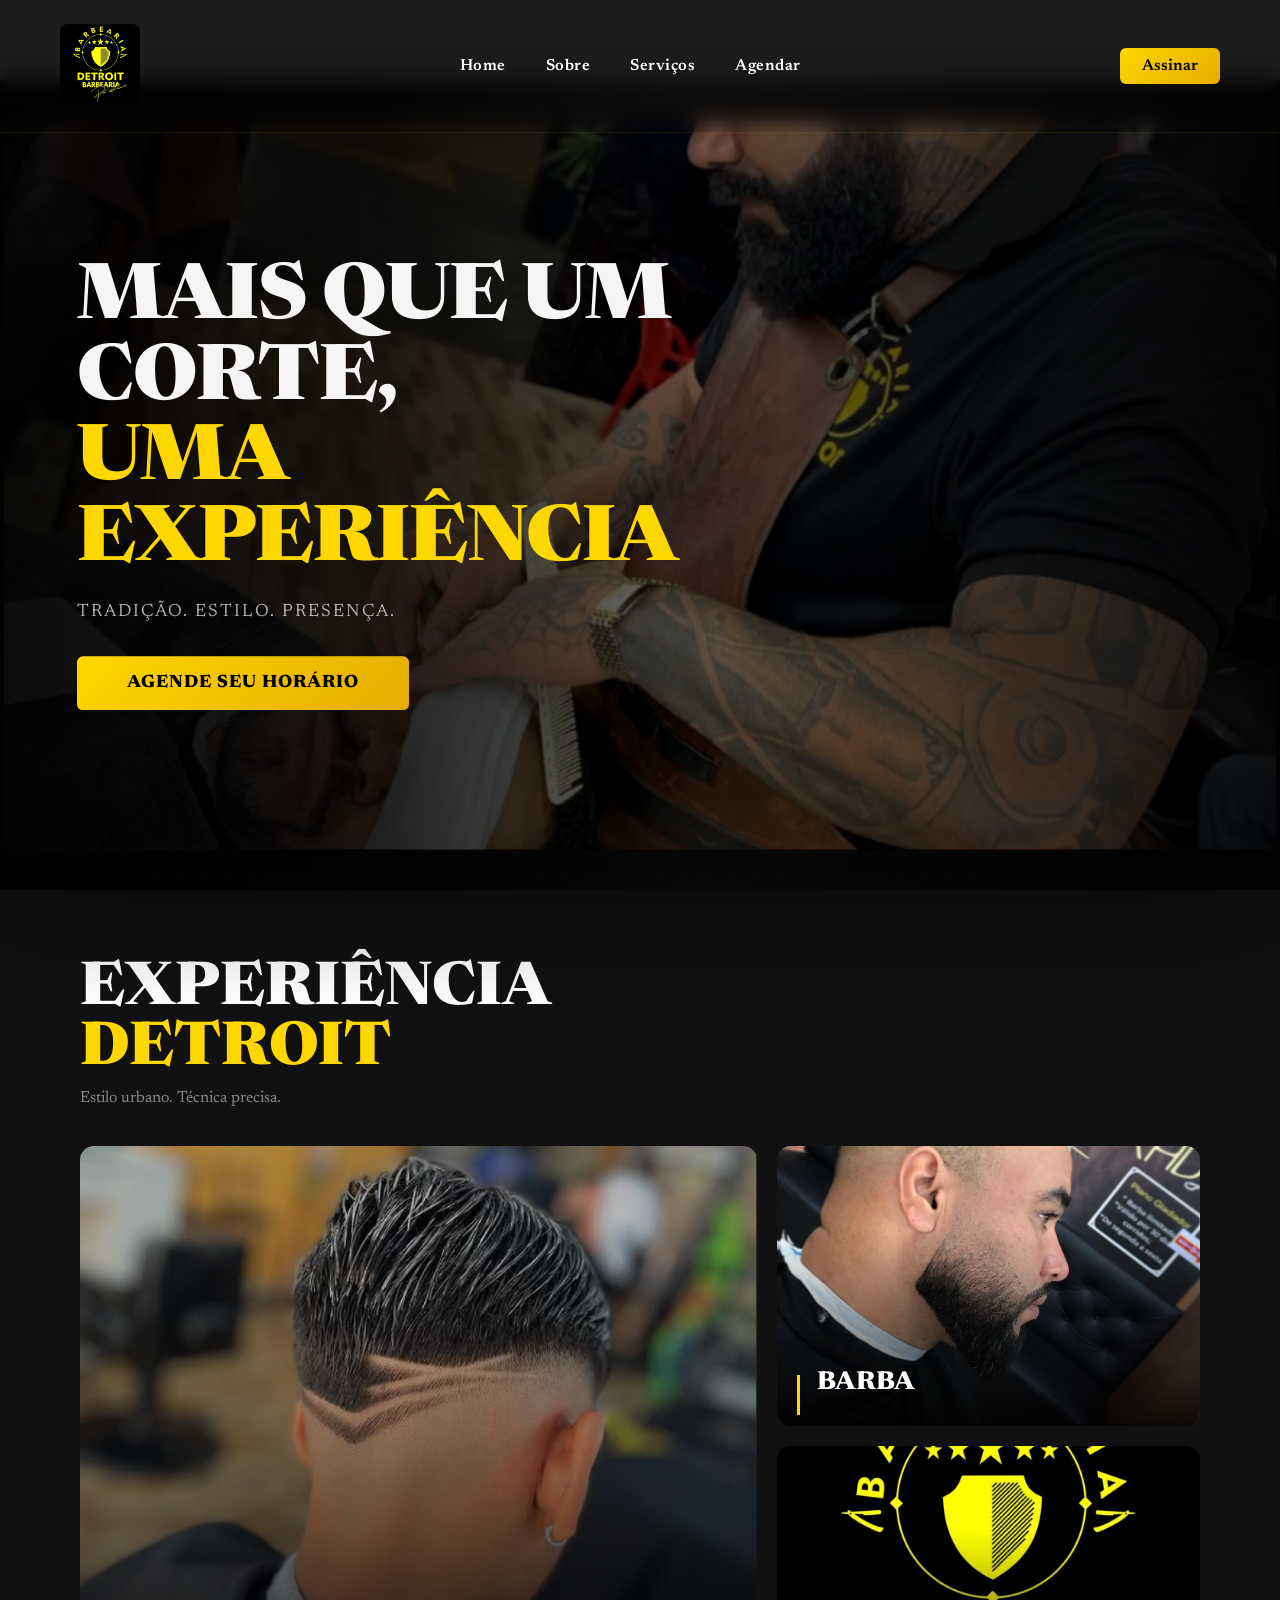
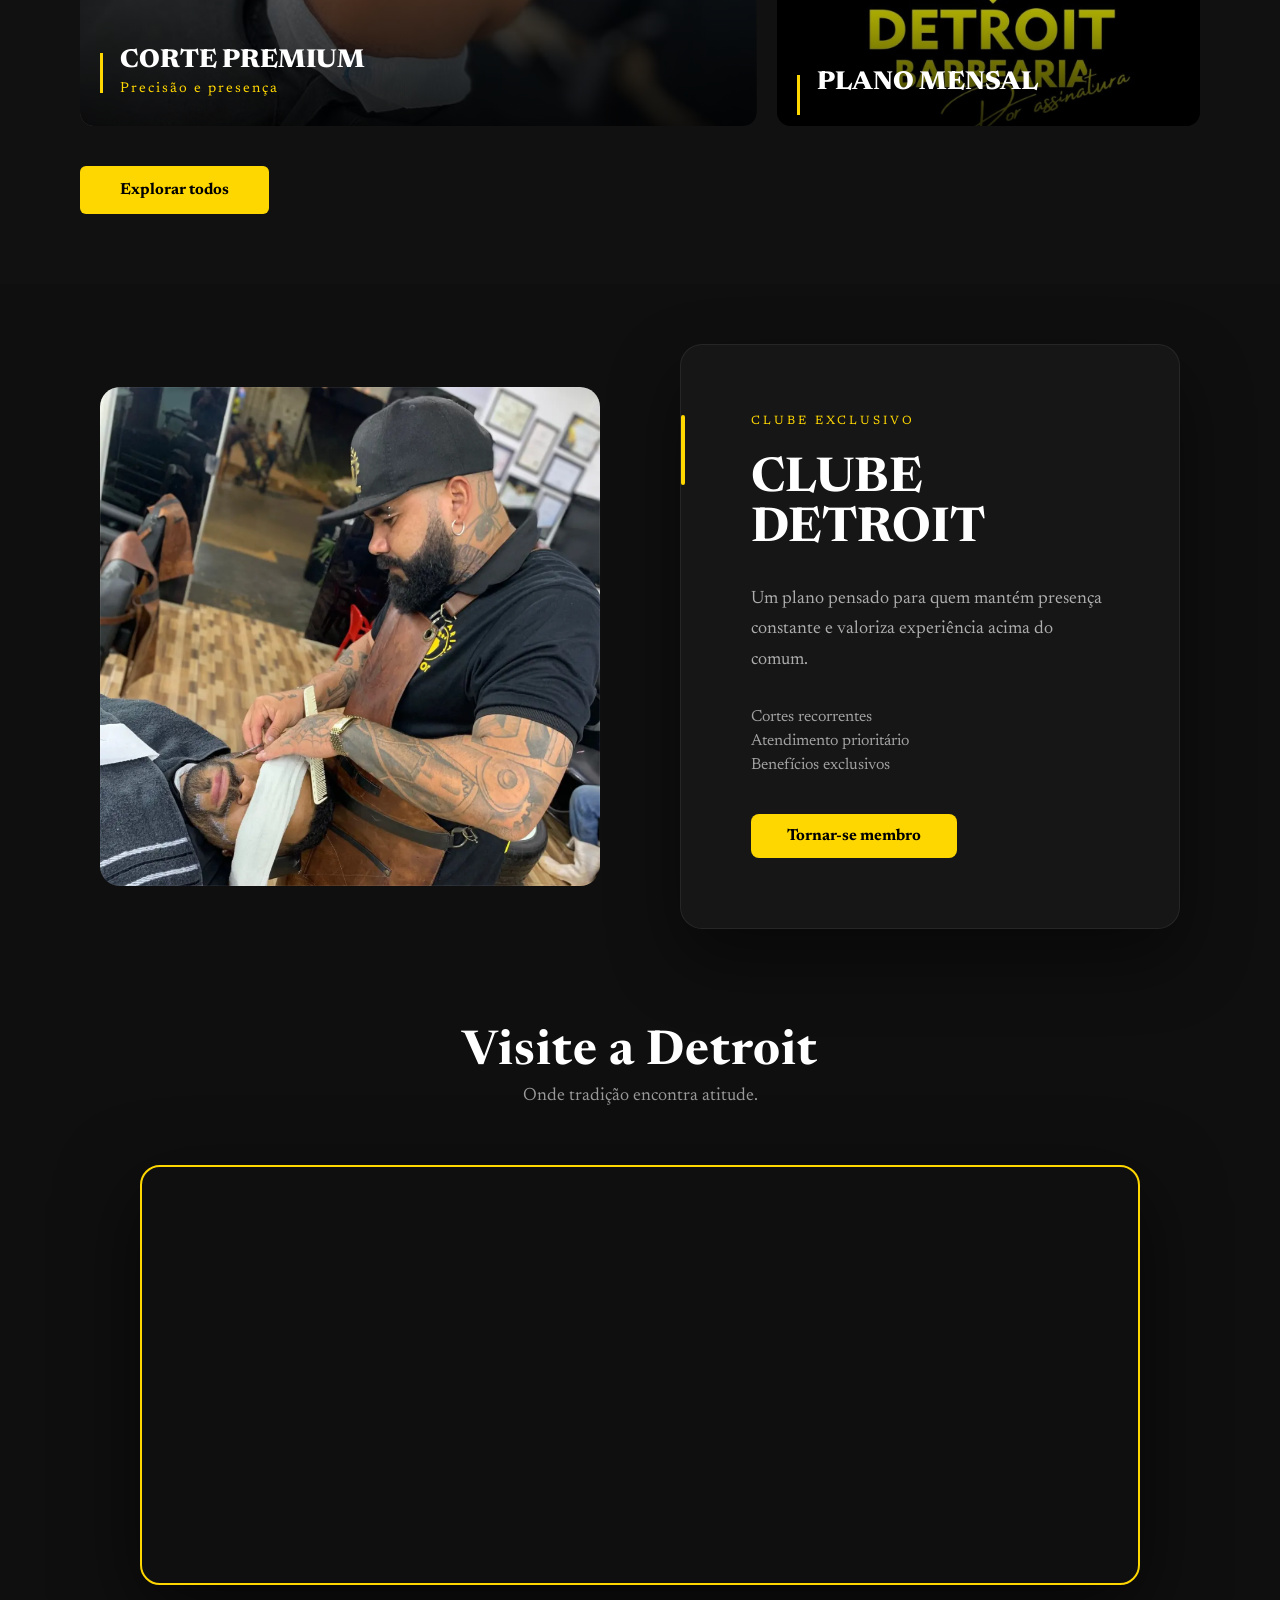
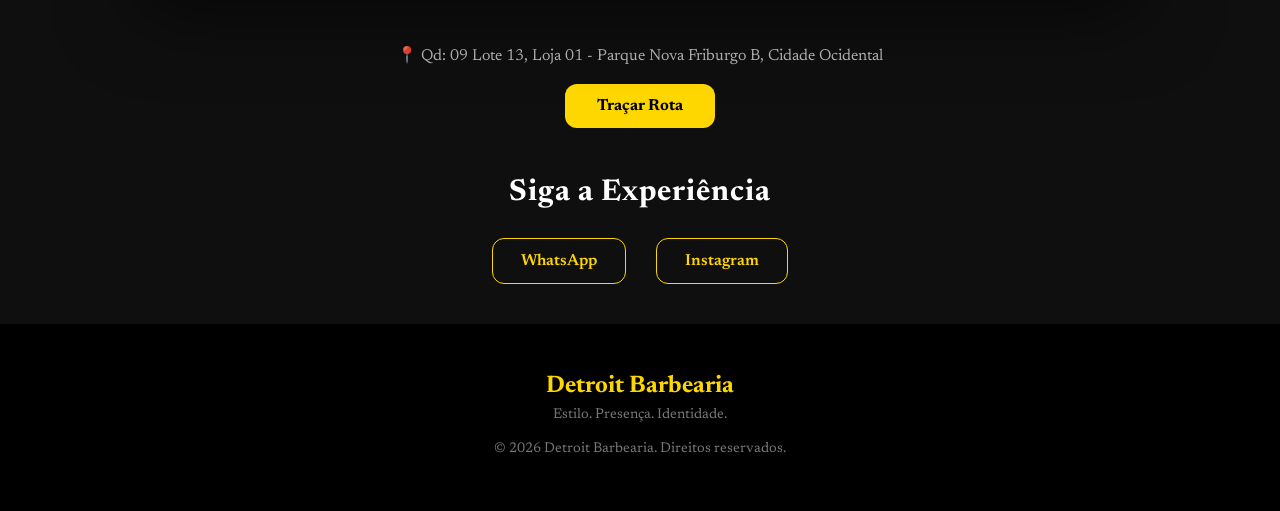
==== commit e228f0d2: "finalizado" ====
--- a/html/index.html
+++ b/html/index.html
@@ -24,7 +24,6 @@
                     <li><a href="index.html">Home</a></li>
                     <li><a href="sobre.html">Sobre</a></li>
                     <li><a href="servicos.html">Serviços</a></li>
-                    <li><a href="contato.html">Contato</a></li>
                     <li><a href="agendar.html">Agendar</a></li>
                 </ul>
                 <a href="#assinatura" class="cta">Assinar</a>
